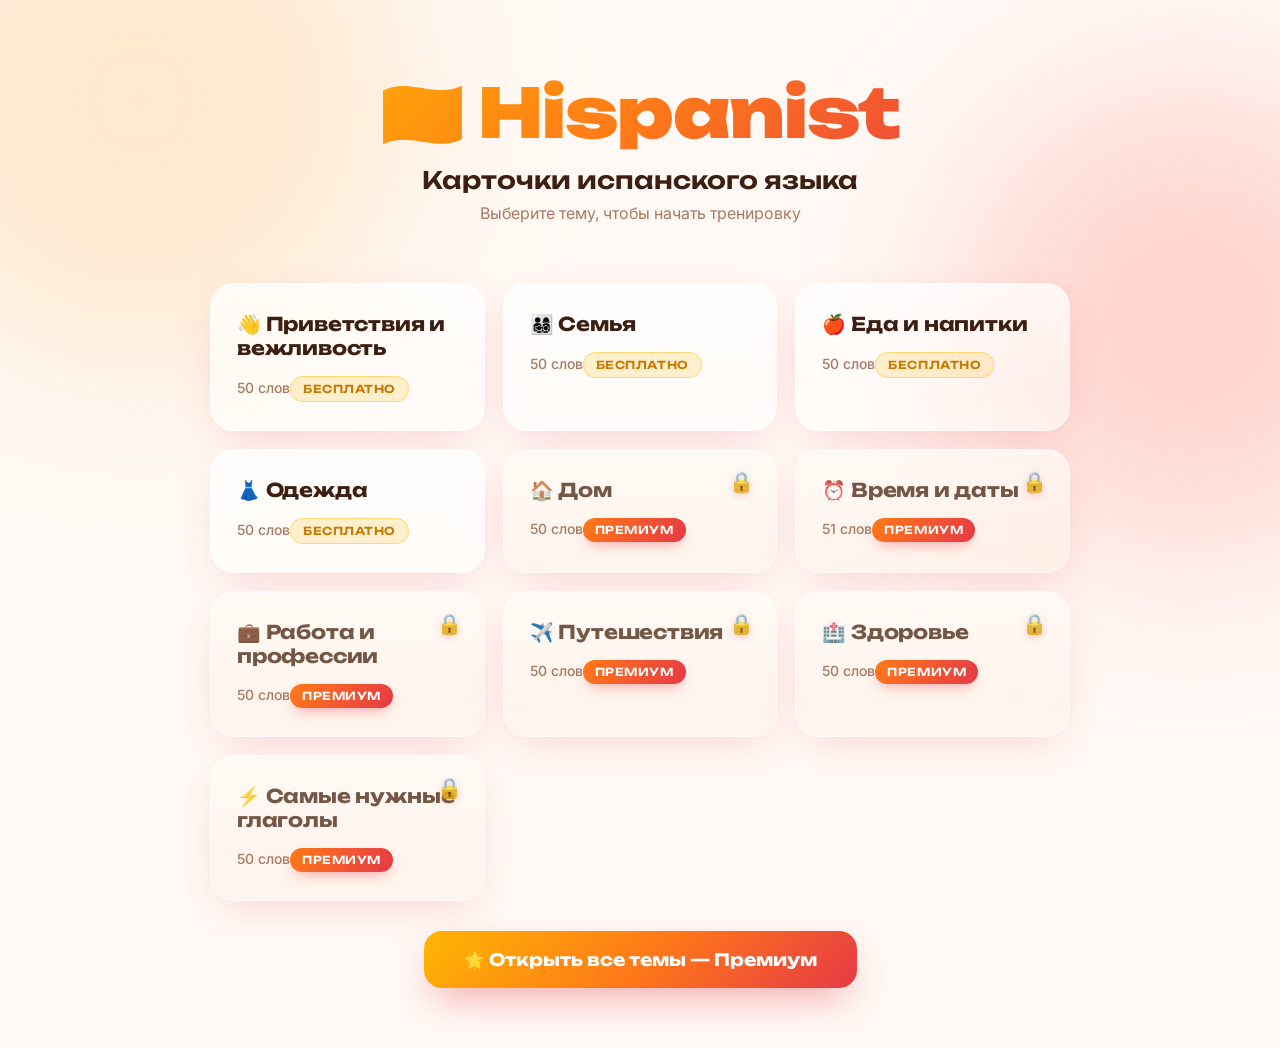
==== index.html @ 79724c9d "Update index.html" ====
<!DOCTYPE html>
<html lang="ru">
<head>
  <meta charset="UTF-8">
  <meta name="viewport" content="width=device-width, initial-scale=1.0">
  <title>Hispanist — Учим испанский по карточкам</title>
  <meta name="description" content="Учите испанские слова по карточкам с озвучкой и умным повторением. 200 слов бесплатно, полный курс — по премиум-доступу.">
  <link rel="preconnect" href="https://fonts.googleapis.com">
  <link href="https://fonts.googleapis.com/css2?family=Unbounded:wght@400;600;700;800;900&family=Inter:wght@400;500;600;700&family=JetBrains+Mono:wght@400;600&display=swap" rel="stylesheet">
  <link rel="stylesheet" href="style.css">
</head>
<body>
  <div id="app">
    <!-- Главный экран -->
    <div id="home-screen">
      <div class="hero">
        <h1>🇪🇸 Hispanist</h1>
        <p class="subtitle">Карточки испанского языка</p>
        <p class="desc">Выберите тему, чтобы начать тренировку</p>
      </div>
      <div id="topics-grid"></div>
      <button id="go-premium" class="btn-premium">🌟 Открыть все темы — Премиум</button>
    </div>

    <!-- Модальное окно ввода кода -->
    <div id="premium-modal" class="modal hidden">
      <div class="modal-content">
        <h2>🌟 Премиум-доступ</h2>
        <ul class="premium-perks">
          <li><span class="chk">✓</span> Все 20 тем и 1500 слов — от приветствий до свободного общения</li>
          <li><span class="chk">✓</span> Озвучка носителя и умное повторение слов</li>
          <li><span class="chk">✓</span> Доступ на 30 дней, занимайтесь в своём темпе</li>
        </ul>
        <input type="text" id="premium-code" placeholder="Введите код доступа">
        <button id="activate-premium" class="btn-primary">Активировать</button>
        <button id="close-modal" class="btn-text">Закрыть</button>
        <p id="premium-message"></p>
      </div>
    </div>

    <!-- Триггерный экран (после бесплатной темы) -->
    <div id="celebrate-screen" class="hidden">
      <div class="celebrate-card">
        <div class="emoji">🎉</div>
        <h2>¡Muy bien! Тема пройдена!</h2>
        <p>Вы отлично поработали и делаете реальные успехи в испанском.</p>
        <div class="stat-line" id="celebrate-stat">Так держать!</div>
        <ul class="celebrate-perks">
          <li><span class="i">📚</span> Ещё 16 тем и 1300 новых слов ждут вас</li>
          <li><span class="i">✈️</span> Путешествия, работа, здоровье — всё для жизни</li>
          <li><span class="i">🗣️</span> Заговорите свободно, а не только здоровайтесь</li>
        </ul>
        <button id="celebrate-premium" class="btn-white">🌟 Открыть все темы</button>
        <button id="celebrate-skip" class="btn-skip">Позже, вернуться к темам</button>
      </div>
    </div>

    <!-- Экран тренировки -->
    <div id="study-screen" class="hidden">
      <button id="back-btn" class="btn-back">← Назад к темам</button>
      <h2 id="topic-title" class="topic-heading"></h2>
      <div class="progress-wrap">
        <div id="progress" class="progress-badge">Слов сегодня: <span id="studied-count">0</span></div>
      </div>

      <div id="card-container" class="card-scene">
        <div id="flashcard">
          <div class="front"><span id="word-es"></span></div>
          <div class="back">
            <span id="word-ru"></span>
            <p id="example"></p>
          </div>
        </div>
      </div>

      <div id="card-controls">
        <button id="flip-btn" class="btn-action">Перевернуть</button>
        <button id="again-btn" class="btn-again hidden">Повторить</button>
        <button id="good-btn" class="btn-good hidden">Знаю</button>
        <button id="speak-btn" class="btn-speak">🔊</button>
      </div>
    </div>
  </div>

  <canvas id="confettiCanvas" style="position:fixed; inset:0; width:100%; height:100%; pointer-events:none; z-index:9999;"></canvas>
  <script src="app.js"></script>
</body>
</html>
---- style.css ----
/* ============================================
   Hispanist — стиль в духе Vybor, цвета Испании
   Сочные оранжево-красные градиенты + жидкое стекло
   ============================================ */

:root{
  --bg:#fff9f5;
  --bg-tint:#fff1e8;
  --card:#ffffff;
  --line:#ffe0cc;
  --line-strong:#ffc9a8;
  --red:#e63946;
  --orange:#ff7a18;
  --gold:#ffb703;
  --ink:#3d1e12;
  --dim:#a87a63;
  --text:#5c3a28;
  --grad:linear-gradient(120deg,#ff7a18 0%,#e63946 100%);
  --grad-soft:linear-gradient(120deg,#ffb703 0%,#ff7a18 100%);
  --grad-warm:linear-gradient(135deg,#ffb703 0%,#ff7a18 50%,#e63946 100%);
  --shadow:0 10px 40px -12px rgba(230,57,70,.22);
  --shadow-lg:0 30px 80px -24px rgba(230,57,70,.35);
}

*{ box-sizing:border-box; }
html{ scroll-behavior:smooth; }
html,body{ margin:0; padding:0; }
body{
  background:var(--bg);
  color:var(--ink);
  font-family:'Inter','Segoe UI',system-ui,sans-serif;
  -webkit-font-smoothing:antialiased;
  overflow-x:hidden;
  min-height:100vh;
  position:relative;
}

/* Фоновые цветные пятна (за жидким стеклом) */
body::before, body::after{
  content:'';
  position:fixed;
  border-radius:50%;
  filter:blur(90px);
  opacity:.5;
  z-index:0;
  pointer-events:none;
}
body::before{ width:520px; height:520px; background:#ffd8a8; top:-160px; left:-120px; }
body::after{ width:460px; height:460px; background:#ffb0a8; top:10%; right:-140px; }

#app{ position:relative; z-index:1; max-width:900px; margin:0 auto; padding:20px; }

.hidden{ display:none !important; }

/* ---------- ГЛАВНЫЙ ЭКРАН ---------- */
.hero{ text-align:center; padding:50px 20px 30px; }
.hero h1{
  font-family:'Unbounded','Inter',sans-serif;
  font-weight:900; letter-spacing:-.02em;
  font-size:clamp(40px,8vw,68px); margin:0 0 10px;
  background:var(--grad-warm);
  -webkit-background-clip:text; background-clip:text; color:transparent;
}
.hero .subtitle{
  font-family:'Unbounded','Inter',sans-serif; font-weight:600;
  font-size:clamp(18px,3vw,24px); color:var(--ink); margin:0 0 8px;
}
.hero .desc{ color:var(--dim); font-size:16px; margin:0; }

/* Сетка тем */
#topics-grid{
  display:grid;
  grid-template-columns:repeat(auto-fit,minmax(240px,1fr));
  gap:18px;
  margin:30px 0;
}

/* Карточка темы — жидкое стекло */
.topic-card{
  position:relative;
  background:rgba(255,255,255,.55);
  backdrop-filter:blur(18px) saturate(160%);
  -webkit-backdrop-filter:blur(18px) saturate(160%);
  border:1px solid rgba(255,255,255,.6);
  border-radius:24px;
  padding:28px 26px;
  cursor:pointer;
  overflow:hidden;
  box-shadow:0 12px 44px -14px rgba(230,57,70,.25), inset 0 1px 0 rgba(255,255,255,.7);
  transition:transform .3s, box-shadow .3s;
}
.topic-card::before{
  content:''; position:absolute; top:0; left:0; right:0; height:110px;
  background:linear-gradient(180deg, rgba(255,255,255,.5), transparent);
  pointer-events:none;
}
.topic-card:hover{
  transform:translateY(-6px);
  box-shadow:0 24px 60px -16px rgba(230,57,70,.4), inset 0 1px 0 rgba(255,255,255,.8);
}
.topic-card strong{
  display:block; position:relative;
  font-family:'Unbounded','Inter',sans-serif; font-weight:700;
  font-size:19px; letter-spacing:-.01em; color:var(--ink); margin-bottom:6px;
}
.topic-card small{ position:relative; color:var(--dim); font-size:14px; font-weight:500; }

/* Заблокированная (премиум) тема */
.topic-card.locked{
  cursor:pointer;
  background:rgba(255,241,232,.5);
}
.topic-card.locked::after{
  content:'🔒';
  position:absolute; top:20px; right:22px;
  font-size:20px; opacity:.85;
  filter:drop-shadow(0 2px 4px rgba(230,57,70,.3));
}
.topic-card.locked strong{ color:var(--text); opacity:.85; }
.topic-card .lock-badge{
  display:inline-block; position:relative; margin-top:10px;
  font-family:'Unbounded','Inter',sans-serif; font-weight:600; font-size:11px;
  letter-spacing:.05em; text-transform:uppercase;
  padding:5px 12px; border-radius:999px;
  background:var(--grad); color:#fff;
  box-shadow:0 6px 14px -5px rgba(230,57,70,.5);
}
.topic-card .free-badge{
  display:inline-block; position:relative; margin-top:10px;
  font-family:'Unbounded','Inter',sans-serif; font-weight:600; font-size:11px;
  letter-spacing:.05em; text-transform:uppercase;
  padding:5px 12px; border-radius:999px;
  background:rgba(255,183,3,.18); color:#c77800;
  border:1px solid rgba(255,183,3,.4);
}

/* Кнопка премиума */
.btn-premium{
  display:block; margin:10px auto 40px; padding:18px 40px;
  border:none; border-radius:18px; cursor:pointer;
  font-family:'Unbounded','Inter',sans-serif; font-weight:700; font-size:17px;
  background:var(--grad-warm); color:#fff;
  box-shadow:0 16px 40px -12px rgba(230,57,70,.55);
  transition:transform .2s, box-shadow .2s;
}
.btn-premium:hover{ transform:translateY(-3px); box-shadow:0 22px 50px -14px rgba(230,57,70,.65); }

/* ---------- МОДАЛЬНОЕ ОКНО ---------- */
.modal{
  position:fixed; inset:0; z-index:100;
  display:flex; align-items:center; justify-content:center; padding:20px;
  background:rgba(61,30,18,.45);
  backdrop-filter:blur(6px);
}
.modal-content{
  position:relative;
  background:rgba(255,255,255,.85);
  backdrop-filter:blur(24px) saturate(180%);
  -webkit-backdrop-filter:blur(24px) saturate(180%);
  border:1px solid rgba(255,255,255,.7);
  border-radius:28px;
  padding:40px 34px;
  max-width:420px; width:100%;
  text-align:center;
  box-shadow:0 40px 90px -20px rgba(230,57,70,.5), inset 0 1px 0 rgba(255,255,255,.8);
}
.modal-content h2{
  font-family:'Unbounded','Inter',sans-serif; font-weight:800;
  font-size:24px; margin:0 0 20px; letter-spacing:-.01em;
  background:var(--grad); -webkit-background-clip:text; background-clip:text; color:transparent;
}

/* Список преимуществ премиума в модалке */
.premium-perks{ text-align:left; margin:0 0 24px; padding:0; list-style:none; }
.premium-perks li{
  display:flex; align-items:flex-start; gap:12px;
  padding:10px 0; font-size:15px; color:var(--text);
  border-bottom:1px solid var(--line);
}
.premium-perks li:last-child{ border-bottom:none; }
.premium-perks .chk{
  flex-shrink:0; width:22px; height:22px; border-radius:50%;
  background:var(--grad); display:grid; place-items:center; margin-top:1px;
  color:#fff; font-size:12px; font-weight:700;
}

#premium-code{
  width:100%; padding:15px 16px; margin-bottom:14px;
  border:1.5px solid var(--line-strong); border-radius:14px;
  font-size:16px; font-family:'JetBrains Mono',monospace; text-align:center;
  color:var(--ink); background:rgba(255,255,255,.7); transition:.2s;
}
#premium-code:focus{
  outline:none; border-color:var(--orange);
  background:#fff; box-shadow:0 0 0 4px rgba(255,122,24,.15);
}

.btn-primary{
  width:100%; padding:16px; border:none; border-radius:14px; cursor:pointer;
  font-family:'Unbounded','Inter',sans-serif; font-weight:600; font-size:16px;
  background:var(--grad); color:#fff;
  box-shadow:0 12px 28px -8px rgba(230,57,70,.55); transition:transform .2s;
}
.btn-primary:hover{ transform:translateY(-2px); }

.btn-text{
  background:none; border:none; cursor:pointer;
  color:var(--dim); font-size:14px; margin-top:14px; font-family:inherit;
  text-decoration:underline;
}
#premium-message{ margin-top:16px; font-size:14px; font-weight:600; min-height:20px; }

/* ---------- ЭКРАН ТРЕНИРОВКИ ---------- */
#study-screen{ padding:20px 0 60px; }
.btn-back{
  background:rgba(255,255,255,.6); backdrop-filter:blur(10px);
  border:1px solid var(--line); cursor:pointer;
  padding:10px 20px; border-radius:12px;
  font-family:'Unbounded','Inter',sans-serif; font-weight:500; font-size:14px;
  color:var(--text); margin-bottom:24px; transition:.2s;
}
.btn-back:hover{ border-color:var(--orange); color:var(--orange); }

.topic-heading{
  font-family:'Unbounded','Inter',sans-serif; font-weight:800;
  font-size:clamp(24px,4vw,32px); text-align:center; margin:0 0 12px;
  letter-spacing:-.01em;
}
.progress-badge{
  display:inline-block; margin:0 auto 30px; padding:8px 18px;
  border-radius:999px; background:var(--bg-tint); color:var(--text);
  font-family:'JetBrains Mono',monospace; font-size:13px; font-weight:600;
  border:1px solid var(--line);
}
.progress-wrap{ text-align:center; }

/* Карточка-флешкарта */
.card-scene{ perspective:1200px; max-width:440px; margin:0 auto 30px; }
#flashcard{
  position:relative; width:100%; min-height:280px;
  transform-style:preserve-3d; transition:transform .5s cubic-bezier(.4,.2,.2,1);
  cursor:pointer;
}
#flashcard.flipped{ transform:rotateY(180deg); }
#flashcard .front, #flashcard .back{
  position:absolute; inset:0;
  backface-visibility:hidden; -webkit-backface-visibility:hidden;
  display:flex; flex-direction:column; align-items:center; justify-content:center;
  padding:36px; border-radius:28px;
  background:rgba(255,255,255,.6);
  backdrop-filter:blur(20px) saturate(160%);
  -webkit-backdrop-filter:blur(20px) saturate(160%);
  border:1px solid rgba(255,255,255,.65);
  box-shadow:0 20px 60px -18px rgba(230,57,70,.3), inset 0 1px 0 rgba(255,255,255,.7);
}
#flashcard .front{
  background:linear-gradient(135deg, rgba(255,183,3,.14), rgba(230,57,70,.14)), rgba(255,255,255,.6);
}
#flashcard .front span{
  font-family:'Unbounded','Inter',sans-serif; font-weight:800;
  font-size:clamp(30px,7vw,46px); letter-spacing:-.01em; text-align:center;
  color:var(--ink);
}
#flashcard .back{ transform:rotateY(180deg); }
#flashcard .back span{
  font-family:'Unbounded','Inter',sans-serif; font-weight:800;
  font-size:clamp(26px,6vw,38px); margin-bottom:16px; text-align:center;
  background:var(--grad); -webkit-background-clip:text; background-clip:text; color:transparent;
}
#flashcard .back p{
  color:var(--text); font-size:16px; line-height:1.5; text-align:center;
  font-style:italic; margin:0;
}

/* Кнопки под карточкой */
#card-controls{
  display:flex; gap:12px; justify-content:center; flex-wrap:wrap;
  max-width:440px; margin:0 auto;
}
.btn-action{
  flex:1; min-width:140px; padding:15px; border:none; border-radius:14px; cursor:pointer;
  font-family:'Unbounded','Inter',sans-serif; font-weight:600; font-size:16px;
  background:var(--grad); color:#fff;
  box-shadow:0 12px 28px -8px rgba(230,57,70,.5); transition:transform .2s;
}
.btn-action:hover{ transform:translateY(-2px); }

.btn-again, .btn-good{
  flex:1; min-width:120px; padding:15px; border:none; border-radius:14px; cursor:pointer;
  font-family:'Unbounded','Inter',sans-serif; font-weight:600; font-size:16px;
  transition:transform .2s;
}
.btn-again{ background:rgba(255,255,255,.7); border:1.5px solid var(--line-strong); color:var(--red); }
.btn-again:hover{ transform:translateY(-2px); }
.btn-good{ background:var(--grad); color:#fff; box-shadow:0 12px 28px -8px rgba(230,57,70,.5); }
.btn-good:hover{ transform:translateY(-2px); }

.btn-speak{
  flex:0 0 auto; width:54px; padding:15px 0; border:none; border-radius:14px; cursor:pointer;
  font-size:20px; background:var(--grad-soft); color:#fff;
  box-shadow:0 12px 28px -8px rgba(255,122,24,.5); transition:transform .2s;
}
.btn-speak:hover{ transform:translateY(-2px); }

/* ---------- ТРИГГЕРНЫЙ ЭКРАН (после бесплатной темы) ---------- */
#celebrate-screen{ padding:30px 0 60px; text-align:center; }
.celebrate-card{
  position:relative; max-width:520px; margin:20px auto 0; padding:48px 36px;
  border-radius:32px; overflow:hidden;
  background:var(--grad-warm); color:#fff;
  box-shadow:var(--shadow-lg);
}
.celebrate-card::before{
  content:''; position:absolute; inset:0;
  background:radial-gradient(600px 300px at 50% -20%, rgba(255,255,255,.3), transparent 60%);
}
.celebrate-card .emoji{ position:relative; font-size:64px; margin-bottom:16px; }
.celebrate-card h2{
  position:relative; font-family:'Unbounded','Inter',sans-serif; font-weight:900;
  font-size:clamp(26px,5vw,38px); margin:0 0 14px; letter-spacing:-.02em;
}
.celebrate-card p{ position:relative; font-size:17px; opacity:.95; line-height:1.6; margin:0 0 10px; }
.celebrate-card .stat-line{
  position:relative; font-family:'Unbounded','Inter',sans-serif; font-weight:700;
  font-size:20px; margin:20px 0;
}
.celebrate-perks{
  position:relative; text-align:left; max-width:360px; margin:24px auto;
  padding:0; list-style:none;
}
.celebrate-perks li{
  display:flex; align-items:center; gap:12px; padding:9px 0; font-size:16px;
}
.celebrate-perks li span.i{ font-size:20px; }
.celebrate-card .btn-white{
  position:relative; display:inline-block; margin-top:14px;
  padding:17px 40px; border:none; border-radius:16px; cursor:pointer;
  font-family:'Unbounded','Inter',sans-serif; font-weight:700; font-size:17px;
  background:#fff; color:var(--red);
  box-shadow:0 16px 40px -12px rgba(0,0,0,.3); transition:transform .2s;
}
.celebrate-card .btn-white:hover{ transform:translateY(-3px); }
.celebrate-card .btn-skip{
  position:relative; display:block; margin:16px auto 0;
  background:none; border:none; cursor:pointer;
  color:#fff; opacity:.85; font-size:14px; text-decoration:underline; font-family:inherit;
}

@media (max-width:600px){
  #app{ padding:14px; }
  .hero{ padding:36px 12px 20px; }
  #card-controls{ flex-direction:row; }
}
@media (prefers-reduced-motion:reduce){
  *{ animation-duration:.001s !important; transition-duration:.05s !important; }
  html{ scroll-behavior:auto; }
}
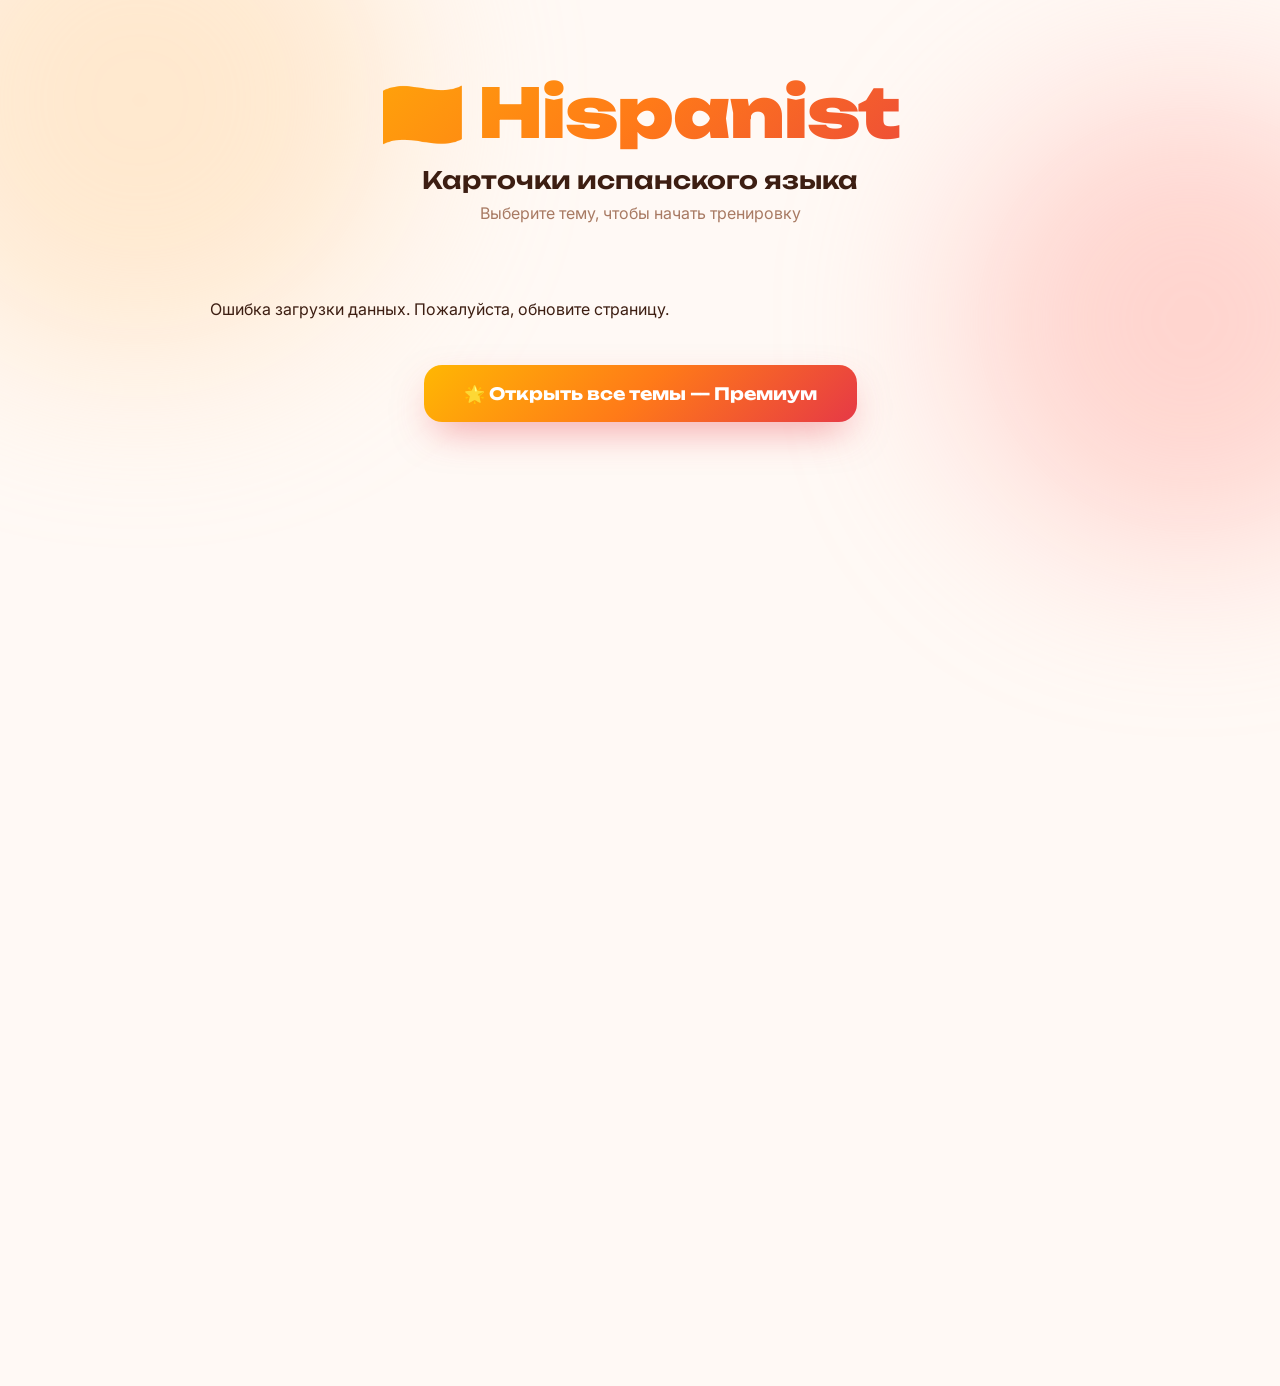
==== commit 252e4d75: "Update index.html" ====
--- a/index.html
+++ b/index.html
@@ -4,14 +4,12 @@
   <meta charset="UTF-8">
   <meta name="viewport" content="width=device-width, initial-scale=1.0">
   <title>Hispanist — Учим испанский по карточкам</title>
-  <meta name="description" content="Учите испанские слова по карточкам с озвучкой и умным повторением. 200 слов бесплатно, полный курс — по премиум-доступу.">
   <link rel="preconnect" href="https://fonts.googleapis.com">
   <link href="https://fonts.googleapis.com/css2?family=Unbounded:wght@400;600;700;800;900&family=Inter:wght@400;500;600;700&family=JetBrains+Mono:wght@400;600&display=swap" rel="stylesheet">
   <link rel="stylesheet" href="style.css">
 </head>
 <body>
   <div id="app">
-    <!-- Главный экран -->
     <div id="home-screen">
       <div class="hero">
         <h1>🇪🇸 Hispanist</h1>
@@ -22,12 +20,11 @@
       <button id="go-premium" class="btn-premium">🌟 Открыть все темы — Премиум</button>
     </div>
 
-    <!-- Модальное окно ввода кода -->
     <div id="premium-modal" class="modal hidden">
       <div class="modal-content">
         <h2>🌟 Премиум-доступ</h2>
         <ul class="premium-perks">
-          <li><span class="chk">✓</span> Все 20 тем и 1500 слов — от приветствий до свободного общения</li>
+          <li><span class="chk">✓</span> Все 10 тем и 500 слов — от приветствий до свободного общения</li>
           <li><span class="chk">✓</span> Озвучка носителя и умное повторение слов</li>
           <li><span class="chk">✓</span> Доступ на 30 дней, занимайтесь в своём темпе</li>
         </ul>
@@ -38,7 +35,6 @@
       </div>
     </div>
 
-    <!-- Триггерный экран (после бесплатной темы) -->
     <div id="celebrate-screen" class="hidden">
       <div class="celebrate-card">
         <div class="emoji">🎉</div>
@@ -46,7 +42,7 @@
         <p>Вы отлично поработали и делаете реальные успехи в испанском.</p>
         <div class="stat-line" id="celebrate-stat">Так держать!</div>
         <ul class="celebrate-perks">
-          <li><span class="i">📚</span> Ещё 16 тем и 1300 новых слов ждут вас</li>
+          <li><span class="i">📚</span> Ещё 6 тем и 300 новых слов ждут вас</li>
           <li><span class="i">✈️</span> Путешествия, работа, здоровье — всё для жизни</li>
           <li><span class="i">🗣️</span> Заговорите свободно, а не только здоровайтесь</li>
         </ul>
@@ -55,14 +51,12 @@
       </div>
     </div>
 
-    <!-- Экран тренировки -->
     <div id="study-screen" class="hidden">
       <button id="back-btn" class="btn-back">← Назад к темам</button>
       <h2 id="topic-title" class="topic-heading"></h2>
       <div class="progress-wrap">
-        <div id="progress" class="progress-badge">Слов сегодня: <span id="studied-count">0</span></div>
+        <div class="progress-badge">Слов сегодня: <span id="studied-count">0</span></div>
       </div>
-
       <div id="card-container" class="card-scene">
         <div id="flashcard">
           <div class="front"><span id="word-es"></span></div>
@@ -72,7 +66,6 @@
           </div>
         </div>
       </div>
-
       <div id="card-controls">
         <button id="flip-btn" class="btn-action">Перевернуть</button>
         <button id="again-btn" class="btn-again hidden">Повторить</button>
@@ -81,8 +74,7 @@
       </div>
     </div>
   </div>
-
-  <canvas id="confettiCanvas" style="position:fixed; inset:0; width:100%; height:100%; pointer-events:none; z-index:9999;"></canvas>
+  <canvas id="confettiCanvas"></canvas>
   <script src="app.js"></script>
 </body>
 </html>
--- a/style.css
+++ b/style.css
@@ -234,42 +234,82 @@
 }
 .progress-wrap{ text-align:center; }
 
-/* Карточка-флешкарта */
-.card-scene{ perspective:1200px; max-width:440px; margin:0 auto 30px; }
+/* ---------- КАРТОЧКА (улучшенная анимация) ---------- */
+.card-scene{
+  perspective: 1200px;
+  max-width: 440px;
+  margin: 0 auto 30px;
+}
 #flashcard{
-  position:relative; width:100%; min-height:280px;
-  transform-style:preserve-3d; transition:transform .5s cubic-bezier(.4,.2,.2,1);
-  cursor:pointer;
-}
-#flashcard.flipped{ transform:rotateY(180deg); }
-#flashcard .front, #flashcard .back{
-  position:absolute; inset:0;
-  backface-visibility:hidden; -webkit-backface-visibility:hidden;
-  display:flex; flex-direction:column; align-items:center; justify-content:center;
-  padding:36px; border-radius:28px;
-  background:rgba(255,255,255,.6);
-  backdrop-filter:blur(20px) saturate(160%);
-  -webkit-backdrop-filter:blur(20px) saturate(160%);
-  border:1px solid rgba(255,255,255,.65);
-  box-shadow:0 20px 60px -18px rgba(230,57,70,.3), inset 0 1px 0 rgba(255,255,255,.7);
-}
+  position: relative;
+  width: 100%;
+  min-height: 280px;
+  transform-style: preserve-3d;
+  transition: transform 0.6s cubic-bezier(0.23, 1, 0.32, 1);
+  cursor: pointer;
+  will-change: transform;
+}
+#flashcard.flipped{
+  transform: rotateY(180deg);
+}
+
+/* Обе стороны */
+#flashcard .front,
+#flashcard .back{
+  position: absolute;
+  inset: 0;
+  backface-visibility: hidden;
+  -webkit-backface-visibility: hidden;
+  display: flex;
+  flex-direction: column;
+  align-items: center;
+  justify-content: center;
+  padding: 36px;
+  border-radius: 28px;
+  background: rgba(255,255,255,.6);
+  backdrop-filter: blur(20px) saturate(160%);
+  -webkit-backdrop-filter: blur(20px) saturate(160%);
+  border: 1px solid rgba(255,255,255,.65);
+  box-shadow: 0 20px 60px -18px rgba(230,57,70,.3), inset 0 1px 0 rgba(255,255,255,.7);
+  will-change: transform, opacity;
+}
+
+/* Лицевая сторона */
 #flashcard .front{
-  background:linear-gradient(135deg, rgba(255,183,3,.14), rgba(230,57,70,.14)), rgba(255,255,255,.6);
+  background: linear-gradient(135deg, rgba(255,183,3,.14), rgba(230,57,70,.14)), rgba(255,255,255,.6);
+  transform: rotateY(0deg);
 }
 #flashcard .front span{
-  font-family:'Unbounded','Inter',sans-serif; font-weight:800;
-  font-size:clamp(30px,7vw,46px); letter-spacing:-.01em; text-align:center;
+  font-family:'Unbounded','Inter',sans-serif;
+  font-weight:800;
+  font-size:clamp(30px,7vw,46px);
+  letter-spacing:-.01em;
+  text-align:center;
   color:var(--ink);
 }
-#flashcard .back{ transform:rotateY(180deg); }
+
+/* Задняя сторона – изначально повёрнута на 180° */
+#flashcard .back{
+  transform: rotateY(180deg);
+}
 #flashcard .back span{
-  font-family:'Unbounded','Inter',sans-serif; font-weight:800;
-  font-size:clamp(26px,6vw,38px); margin-bottom:16px; text-align:center;
-  background:var(--grad); -webkit-background-clip:text; background-clip:text; color:transparent;
+  font-family:'Unbounded','Inter',sans-serif;
+  font-weight:800;
+  font-size:clamp(26px,6vw,38px);
+  margin-bottom:16px;
+  text-align:center;
+  background:var(--grad);
+  -webkit-background-clip:text;
+  background-clip:text;
+  color:transparent;
 }
 #flashcard .back p{
-  color:var(--text); font-size:16px; line-height:1.5; text-align:center;
-  font-style:italic; margin:0;
+  color:var(--text);
+  font-size:16px;
+  line-height:1.5;
+  text-align:center;
+  font-style:italic;
+  margin:0;
 }
 
 /* Кнопки под карточкой */
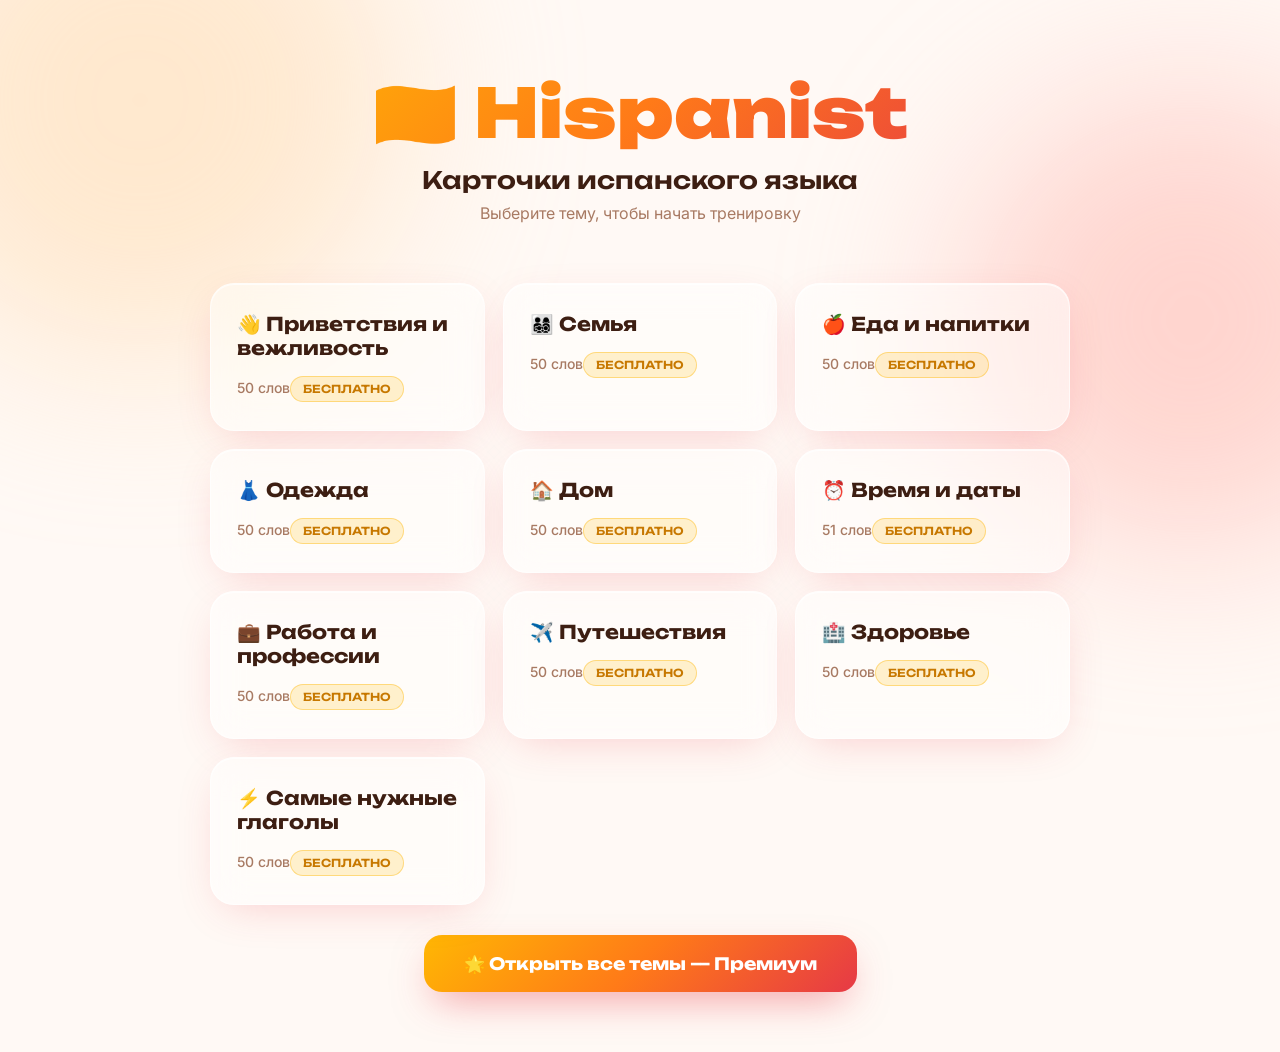
==== commit 456ec1eb: "Update index.html" ====
--- a/index.html
+++ b/index.html
@@ -4,12 +4,14 @@
   <meta charset="UTF-8">
   <meta name="viewport" content="width=device-width, initial-scale=1.0">
   <title>Hispanist — Учим испанский по карточкам</title>
+  <meta name="description" content="Учите испанские слова по карточкам с озвучкой и умным повторением. 200 слов бесплатно, полный курс — по премиум-доступу.">
   <link rel="preconnect" href="https://fonts.googleapis.com">
   <link href="https://fonts.googleapis.com/css2?family=Unbounded:wght@400;600;700;800;900&family=Inter:wght@400;500;600;700&family=JetBrains+Mono:wght@400;600&display=swap" rel="stylesheet">
   <link rel="stylesheet" href="style.css">
 </head>
 <body>
   <div id="app">
+    <!-- Главный экран -->
     <div id="home-screen">
       <div class="hero">
         <h1>🇪🇸 Hispanist</h1>
@@ -20,6 +22,7 @@
       <button id="go-premium" class="btn-premium">🌟 Открыть все темы — Премиум</button>
     </div>
 
+    <!-- Модальное окно ввода кода -->
     <div id="premium-modal" class="modal hidden">
       <div class="modal-content">
         <h2>🌟 Премиум-доступ</h2>
@@ -35,6 +38,7 @@
       </div>
     </div>
 
+    <!-- Триггерный экран (после бесплатной темы) -->
     <div id="celebrate-screen" class="hidden">
       <div class="celebrate-card">
         <div class="emoji">🎉</div>
@@ -51,12 +55,14 @@
       </div>
     </div>
 
+    <!-- Экран тренировки -->
     <div id="study-screen" class="hidden">
       <button id="back-btn" class="btn-back">← Назад к темам</button>
       <h2 id="topic-title" class="topic-heading"></h2>
       <div class="progress-wrap">
-        <div class="progress-badge">Слов сегодня: <span id="studied-count">0</span></div>
+        <div id="progress" class="progress-badge">Слов сегодня: <span id="studied-count">0</span></div>
       </div>
+
       <div id="card-container" class="card-scene">
         <div id="flashcard">
           <div class="front"><span id="word-es"></span></div>
@@ -66,6 +72,7 @@
           </div>
         </div>
       </div>
+
       <div id="card-controls">
         <button id="flip-btn" class="btn-action">Перевернуть</button>
         <button id="again-btn" class="btn-again hidden">Повторить</button>
@@ -74,7 +81,8 @@
       </div>
     </div>
   </div>
-  <canvas id="confettiCanvas"></canvas>
+
+  <canvas id="confettiCanvas" style="position:fixed; inset:0; width:100%; height:100%; pointer-events:none; z-index:9999;"></canvas>
   <script src="app.js"></script>
 </body>
 </html>
--- a/style.css
+++ b/style.css
@@ -1,12 +1,6 @@
-/* ============================================
-   Hispanist — стиль в духе Vybor, цвета Испании
-   Сочные оранжево-красные градиенты + жидкое стекло
-   ============================================ */
-
 :root{
   --bg:#fff9f5;
   --bg-tint:#fff1e8;
-  --card:#ffffff;
   --line:#ffe0cc;
   --line-strong:#ffc9a8;
   --red:#e63946;
@@ -21,21 +15,15 @@
   --shadow:0 10px 40px -12px rgba(230,57,70,.22);
   --shadow-lg:0 30px 80px -24px rgba(230,57,70,.35);
 }
-
 *{ box-sizing:border-box; }
-html{ scroll-behavior:smooth; }
 html,body{ margin:0; padding:0; }
 body{
   background:var(--bg);
   color:var(--ink);
-  font-family:'Inter','Segoe UI',system-ui,sans-serif;
-  -webkit-font-smoothing:antialiased;
-  overflow-x:hidden;
+  font-family:'Inter',sans-serif;
   min-height:100vh;
   position:relative;
 }
-
-/* Фоновые цветные пятна (за жидким стеклом) */
 body::before, body::after{
   content:'';
   position:fixed;
@@ -47,35 +35,27 @@
 }
 body::before{ width:520px; height:520px; background:#ffd8a8; top:-160px; left:-120px; }
 body::after{ width:460px; height:460px; background:#ffb0a8; top:10%; right:-140px; }
-
 #app{ position:relative; z-index:1; max-width:900px; margin:0 auto; padding:20px; }
-
 .hidden{ display:none !important; }
-
-/* ---------- ГЛАВНЫЙ ЭКРАН ---------- */
 .hero{ text-align:center; padding:50px 20px 30px; }
 .hero h1{
-  font-family:'Unbounded','Inter',sans-serif;
-  font-weight:900; letter-spacing:-.02em;
-  font-size:clamp(40px,8vw,68px); margin:0 0 10px;
+  font-family:'Unbounded',sans-serif;
+  font-weight:900;
+  font-size:clamp(40px,8vw,68px);
+  margin:0 0 10px;
   background:var(--grad-warm);
-  -webkit-background-clip:text; background-clip:text; color:transparent;
-}
-.hero .subtitle{
-  font-family:'Unbounded','Inter',sans-serif; font-weight:600;
-  font-size:clamp(18px,3vw,24px); color:var(--ink); margin:0 0 8px;
-}
+  -webkit-background-clip:text;
+  background-clip:text;
+  color:transparent;
+}
+.hero .subtitle{ font-family:'Unbounded',sans-serif; font-weight:600; font-size:clamp(18px,3vw,24px); margin:0 0 8px; }
 .hero .desc{ color:var(--dim); font-size:16px; margin:0; }
-
-/* Сетка тем */
 #topics-grid{
   display:grid;
   grid-template-columns:repeat(auto-fit,minmax(240px,1fr));
   gap:18px;
   margin:30px 0;
 }
-
-/* Карточка темы — жидкое стекло */
 .topic-card{
   position:relative;
   background:rgba(255,255,255,.55);
@@ -89,63 +69,50 @@
   box-shadow:0 12px 44px -14px rgba(230,57,70,.25), inset 0 1px 0 rgba(255,255,255,.7);
   transition:transform .3s, box-shadow .3s;
 }
-.topic-card::before{
-  content:''; position:absolute; top:0; left:0; right:0; height:110px;
-  background:linear-gradient(180deg, rgba(255,255,255,.5), transparent);
-  pointer-events:none;
-}
 .topic-card:hover{
   transform:translateY(-6px);
   box-shadow:0 24px 60px -16px rgba(230,57,70,.4), inset 0 1px 0 rgba(255,255,255,.8);
 }
 .topic-card strong{
-  display:block; position:relative;
-  font-family:'Unbounded','Inter',sans-serif; font-weight:700;
-  font-size:19px; letter-spacing:-.01em; color:var(--ink); margin-bottom:6px;
-}
-.topic-card small{ position:relative; color:var(--dim); font-size:14px; font-weight:500; }
-
-/* Заблокированная (премиум) тема */
-.topic-card.locked{
-  cursor:pointer;
-  background:rgba(255,241,232,.5);
-}
+  display:block;
+  font-family:'Unbounded',sans-serif;
+  font-weight:700;
+  font-size:19px;
+  color:var(--ink);
+  margin-bottom:6px;
+}
+.topic-card small{ color:var(--dim); font-size:14px; font-weight:500; }
+.topic-card.locked{ background:rgba(255,241,232,.5); }
 .topic-card.locked::after{
   content:'🔒';
   position:absolute; top:20px; right:22px;
   font-size:20px; opacity:.85;
-  filter:drop-shadow(0 2px 4px rgba(230,57,70,.3));
-}
-.topic-card.locked strong{ color:var(--text); opacity:.85; }
+}
 .topic-card .lock-badge{
-  display:inline-block; position:relative; margin-top:10px;
-  font-family:'Unbounded','Inter',sans-serif; font-weight:600; font-size:11px;
-  letter-spacing:.05em; text-transform:uppercase;
+  display:inline-block; margin-top:10px;
+  font-family:'Unbounded',sans-serif; font-weight:600; font-size:11px;
+  text-transform:uppercase;
   padding:5px 12px; border-radius:999px;
   background:var(--grad); color:#fff;
   box-shadow:0 6px 14px -5px rgba(230,57,70,.5);
 }
 .topic-card .free-badge{
-  display:inline-block; position:relative; margin-top:10px;
-  font-family:'Unbounded','Inter',sans-serif; font-weight:600; font-size:11px;
-  letter-spacing:.05em; text-transform:uppercase;
+  display:inline-block; margin-top:10px;
+  font-family:'Unbounded',sans-serif; font-weight:600; font-size:11px;
+  text-transform:uppercase;
   padding:5px 12px; border-radius:999px;
   background:rgba(255,183,3,.18); color:#c77800;
   border:1px solid rgba(255,183,3,.4);
 }
-
-/* Кнопка премиума */
 .btn-premium{
   display:block; margin:10px auto 40px; padding:18px 40px;
   border:none; border-radius:18px; cursor:pointer;
-  font-family:'Unbounded','Inter',sans-serif; font-weight:700; font-size:17px;
+  font-family:'Unbounded',sans-serif; font-weight:700; font-size:17px;
   background:var(--grad-warm); color:#fff;
   box-shadow:0 16px 40px -12px rgba(230,57,70,.55);
   transition:transform .2s, box-shadow .2s;
 }
 .btn-premium:hover{ transform:translateY(-3px); box-shadow:0 22px 50px -14px rgba(230,57,70,.65); }
-
-/* ---------- МОДАЛЬНОЕ ОКНО ---------- */
 .modal{
   position:fixed; inset:0; z-index:100;
   display:flex; align-items:center; justify-content:center; padding:20px;
@@ -156,7 +123,6 @@
   position:relative;
   background:rgba(255,255,255,.85);
   backdrop-filter:blur(24px) saturate(180%);
-  -webkit-backdrop-filter:blur(24px) saturate(180%);
   border:1px solid rgba(255,255,255,.7);
   border-radius:28px;
   padding:40px 34px;
@@ -165,12 +131,10 @@
   box-shadow:0 40px 90px -20px rgba(230,57,70,.5), inset 0 1px 0 rgba(255,255,255,.8);
 }
 .modal-content h2{
-  font-family:'Unbounded','Inter',sans-serif; font-weight:800;
-  font-size:24px; margin:0 0 20px; letter-spacing:-.01em;
+  font-family:'Unbounded',sans-serif; font-weight:800;
+  font-size:24px; margin:0 0 20px;
   background:var(--grad); -webkit-background-clip:text; background-clip:text; color:transparent;
 }
-
-/* Список преимуществ премиума в модалке */
 .premium-perks{ text-align:left; margin:0 0 24px; padding:0; list-style:none; }
 .premium-perks li{
   display:flex; align-items:flex-start; gap:12px;
@@ -183,7 +147,6 @@
   background:var(--grad); display:grid; place-items:center; margin-top:1px;
   color:#fff; font-size:12px; font-weight:700;
 }
-
 #premium-code{
   width:100%; padding:15px 16px; margin-bottom:14px;
   border:1.5px solid var(--line-strong); border-radius:14px;
@@ -194,37 +157,31 @@
   outline:none; border-color:var(--orange);
   background:#fff; box-shadow:0 0 0 4px rgba(255,122,24,.15);
 }
-
 .btn-primary{
   width:100%; padding:16px; border:none; border-radius:14px; cursor:pointer;
-  font-family:'Unbounded','Inter',sans-serif; font-weight:600; font-size:16px;
+  font-family:'Unbounded',sans-serif; font-weight:600; font-size:16px;
   background:var(--grad); color:#fff;
-  box-shadow:0 12px 28px -8px rgba(230,57,70,.55); transition:transform .2s;
+  box-shadow:0 12px 28px -8px rgba(230,57,70,.55);
 }
 .btn-primary:hover{ transform:translateY(-2px); }
-
 .btn-text{
   background:none; border:none; cursor:pointer;
-  color:var(--dim); font-size:14px; margin-top:14px; font-family:inherit;
+  color:var(--dim); font-size:14px; margin-top:14px;
   text-decoration:underline;
 }
 #premium-message{ margin-top:16px; font-size:14px; font-weight:600; min-height:20px; }
-
-/* ---------- ЭКРАН ТРЕНИРОВКИ ---------- */
 #study-screen{ padding:20px 0 60px; }
 .btn-back{
   background:rgba(255,255,255,.6); backdrop-filter:blur(10px);
   border:1px solid var(--line); cursor:pointer;
   padding:10px 20px; border-radius:12px;
-  font-family:'Unbounded','Inter',sans-serif; font-weight:500; font-size:14px;
-  color:var(--text); margin-bottom:24px; transition:.2s;
+  font-family:'Unbounded',sans-serif; font-weight:500; font-size:14px;
+  color:var(--text); margin-bottom:24px;
 }
 .btn-back:hover{ border-color:var(--orange); color:var(--orange); }
-
 .topic-heading{
-  font-family:'Unbounded','Inter',sans-serif; font-weight:800;
+  font-family:'Unbounded',sans-serif; font-weight:800;
   font-size:clamp(24px,4vw,32px); text-align:center; margin:0 0 12px;
-  letter-spacing:-.01em;
 }
 .progress-badge{
   display:inline-block; margin:0 auto 30px; padding:8px 18px;
@@ -233,116 +190,68 @@
   border:1px solid var(--line);
 }
 .progress-wrap{ text-align:center; }
-
-/* ---------- КАРТОЧКА (улучшенная анимация) ---------- */
-.card-scene{
-  perspective: 1200px;
-  max-width: 440px;
-  margin: 0 auto 30px;
-}
+.card-scene{ perspective:1200px; max-width:440px; margin:0 auto 30px; }
 #flashcard{
-  position: relative;
-  width: 100%;
-  min-height: 280px;
-  transform-style: preserve-3d;
-  transition: transform 0.6s cubic-bezier(0.23, 1, 0.32, 1);
-  cursor: pointer;
-  will-change: transform;
-}
-#flashcard.flipped{
-  transform: rotateY(180deg);
-}
-
-/* Обе стороны */
-#flashcard .front,
-#flashcard .back{
-  position: absolute;
-  inset: 0;
-  backface-visibility: hidden;
-  -webkit-backface-visibility: hidden;
-  display: flex;
-  flex-direction: column;
-  align-items: center;
-  justify-content: center;
-  padding: 36px;
-  border-radius: 28px;
-  background: rgba(255,255,255,.6);
-  backdrop-filter: blur(20px) saturate(160%);
-  -webkit-backdrop-filter: blur(20px) saturate(160%);
-  border: 1px solid rgba(255,255,255,.65);
-  box-shadow: 0 20px 60px -18px rgba(230,57,70,.3), inset 0 1px 0 rgba(255,255,255,.7);
-  will-change: transform, opacity;
-}
-
-/* Лицевая сторона */
+  position:relative; width:100%; min-height:280px;
+  transform-style:preserve-3d;
+  transition:transform 0.6s cubic-bezier(0.23,1,0.32,1);
+  cursor:pointer;
+}
+#flashcard.flipped{ transform:rotateY(180deg); }
+#flashcard .front, #flashcard .back{
+  position:absolute; inset:0;
+  backface-visibility:hidden;
+  -webkit-backface-visibility:hidden;
+  display:flex; flex-direction:column; align-items:center; justify-content:center;
+  padding:36px; border-radius:28px;
+  background:rgba(255,255,255,.6);
+  backdrop-filter:blur(20px) saturate(160%);
+  border:1px solid rgba(255,255,255,.65);
+  box-shadow:0 20px 60px -18px rgba(230,57,70,.3), inset 0 1px 0 rgba(255,255,255,.7);
+}
 #flashcard .front{
-  background: linear-gradient(135deg, rgba(255,183,3,.14), rgba(230,57,70,.14)), rgba(255,255,255,.6);
-  transform: rotateY(0deg);
+  background:linear-gradient(135deg, rgba(255,183,3,.14), rgba(230,57,70,.14)), rgba(255,255,255,.6);
+  transform:rotateY(0deg);
 }
 #flashcard .front span{
-  font-family:'Unbounded','Inter',sans-serif;
-  font-weight:800;
+  font-family:'Unbounded',sans-serif; font-weight:800;
   font-size:clamp(30px,7vw,46px);
-  letter-spacing:-.01em;
-  text-align:center;
   color:var(--ink);
 }
-
-/* Задняя сторона – изначально повёрнута на 180° */
-#flashcard .back{
-  transform: rotateY(180deg);
-}
+#flashcard .back{ transform:rotateY(180deg); }
 #flashcard .back span{
-  font-family:'Unbounded','Inter',sans-serif;
-  font-weight:800;
+  font-family:'Unbounded',sans-serif; font-weight:800;
   font-size:clamp(26px,6vw,38px);
   margin-bottom:16px;
-  text-align:center;
   background:var(--grad);
   -webkit-background-clip:text;
   background-clip:text;
   color:transparent;
 }
-#flashcard .back p{
-  color:var(--text);
-  font-size:16px;
-  line-height:1.5;
-  text-align:center;
-  font-style:italic;
-  margin:0;
-}
-
-/* Кнопки под карточкой */
+#flashcard .back p{ color:var(--text); font-size:16px; font-style:italic; margin:0; }
 #card-controls{
   display:flex; gap:12px; justify-content:center; flex-wrap:wrap;
   max-width:440px; margin:0 auto;
 }
 .btn-action{
   flex:1; min-width:140px; padding:15px; border:none; border-radius:14px; cursor:pointer;
-  font-family:'Unbounded','Inter',sans-serif; font-weight:600; font-size:16px;
+  font-family:'Unbounded',sans-serif; font-weight:600; font-size:16px;
   background:var(--grad); color:#fff;
-  box-shadow:0 12px 28px -8px rgba(230,57,70,.5); transition:transform .2s;
+  box-shadow:0 12px 28px -8px rgba(230,57,70,.5);
 }
 .btn-action:hover{ transform:translateY(-2px); }
-
 .btn-again, .btn-good{
   flex:1; min-width:120px; padding:15px; border:none; border-radius:14px; cursor:pointer;
-  font-family:'Unbounded','Inter',sans-serif; font-weight:600; font-size:16px;
-  transition:transform .2s;
+  font-family:'Unbounded',sans-serif; font-weight:600; font-size:16px;
 }
 .btn-again{ background:rgba(255,255,255,.7); border:1.5px solid var(--line-strong); color:var(--red); }
-.btn-again:hover{ transform:translateY(-2px); }
 .btn-good{ background:var(--grad); color:#fff; box-shadow:0 12px 28px -8px rgba(230,57,70,.5); }
-.btn-good:hover{ transform:translateY(-2px); }
-
 .btn-speak{
   flex:0 0 auto; width:54px; padding:15px 0; border:none; border-radius:14px; cursor:pointer;
   font-size:20px; background:var(--grad-soft); color:#fff;
-  box-shadow:0 12px 28px -8px rgba(255,122,24,.5); transition:transform .2s;
-}
-.btn-speak:hover{ transform:translateY(-2px); }
-
-/* ---------- ТРИГГЕРНЫЙ ЭКРАН (после бесплатной темы) ---------- */
+  box-shadow:0 12px 28px -8px rgba(255,122,24,.5);
+}
+.btn-speak:hover, .btn-again:hover, .btn-good:hover, .btn-action:hover{ transform:translateY(-2px); }
 #celebrate-screen{ padding:30px 0 60px; text-align:center; }
 .celebrate-card{
   position:relative; max-width:520px; margin:20px auto 0; padding:48px 36px;
@@ -356,42 +265,34 @@
 }
 .celebrate-card .emoji{ position:relative; font-size:64px; margin-bottom:16px; }
 .celebrate-card h2{
-  position:relative; font-family:'Unbounded','Inter',sans-serif; font-weight:900;
-  font-size:clamp(26px,5vw,38px); margin:0 0 14px; letter-spacing:-.02em;
-}
-.celebrate-card p{ position:relative; font-size:17px; opacity:.95; line-height:1.6; margin:0 0 10px; }
+  position:relative; font-family:'Unbounded',sans-serif; font-weight:900;
+  font-size:clamp(26px,5vw,38px); margin:0 0 14px;
+}
+.celebrate-card p{ position:relative; font-size:17px; opacity:.95; }
 .celebrate-card .stat-line{
-  position:relative; font-family:'Unbounded','Inter',sans-serif; font-weight:700;
+  position:relative; font-family:'Unbounded',sans-serif; font-weight:700;
   font-size:20px; margin:20px 0;
 }
 .celebrate-perks{
   position:relative; text-align:left; max-width:360px; margin:24px auto;
   padding:0; list-style:none;
 }
-.celebrate-perks li{
-  display:flex; align-items:center; gap:12px; padding:9px 0; font-size:16px;
-}
+.celebrate-perks li{ display:flex; align-items:center; gap:12px; padding:9px 0; font-size:16px; }
 .celebrate-perks li span.i{ font-size:20px; }
 .celebrate-card .btn-white{
   position:relative; display:inline-block; margin-top:14px;
   padding:17px 40px; border:none; border-radius:16px; cursor:pointer;
-  font-family:'Unbounded','Inter',sans-serif; font-weight:700; font-size:17px;
+  font-family:'Unbounded',sans-serif; font-weight:700; font-size:17px;
   background:#fff; color:var(--red);
-  box-shadow:0 16px 40px -12px rgba(0,0,0,.3); transition:transform .2s;
+  box-shadow:0 16px 40px -12px rgba(0,0,0,.3);
 }
 .celebrate-card .btn-white:hover{ transform:translateY(-3px); }
 .celebrate-card .btn-skip{
   position:relative; display:block; margin:16px auto 0;
   background:none; border:none; cursor:pointer;
-  color:#fff; opacity:.85; font-size:14px; text-decoration:underline; font-family:inherit;
-}
-
-@media (max-width:600px){
-  #app{ padding:14px; }
-  .hero{ padding:36px 12px 20px; }
-  #card-controls{ flex-direction:row; }
-}
-@media (prefers-reduced-motion:reduce){
-  *{ animation-duration:.001s !important; transition-duration:.05s !important; }
-  html{ scroll-behavior:auto; }
-}
+  color:#fff; opacity:.85; font-size:14px; text-decoration:underline;
+}
+#confettiCanvas{
+  position:fixed; inset:0; width:100%; height:100%; pointer-events:none; z-index:9999;
+}
+@media (max-width:600px){ #app{ padding:14px; } .hero{ padding:36px 12px 20px; } }
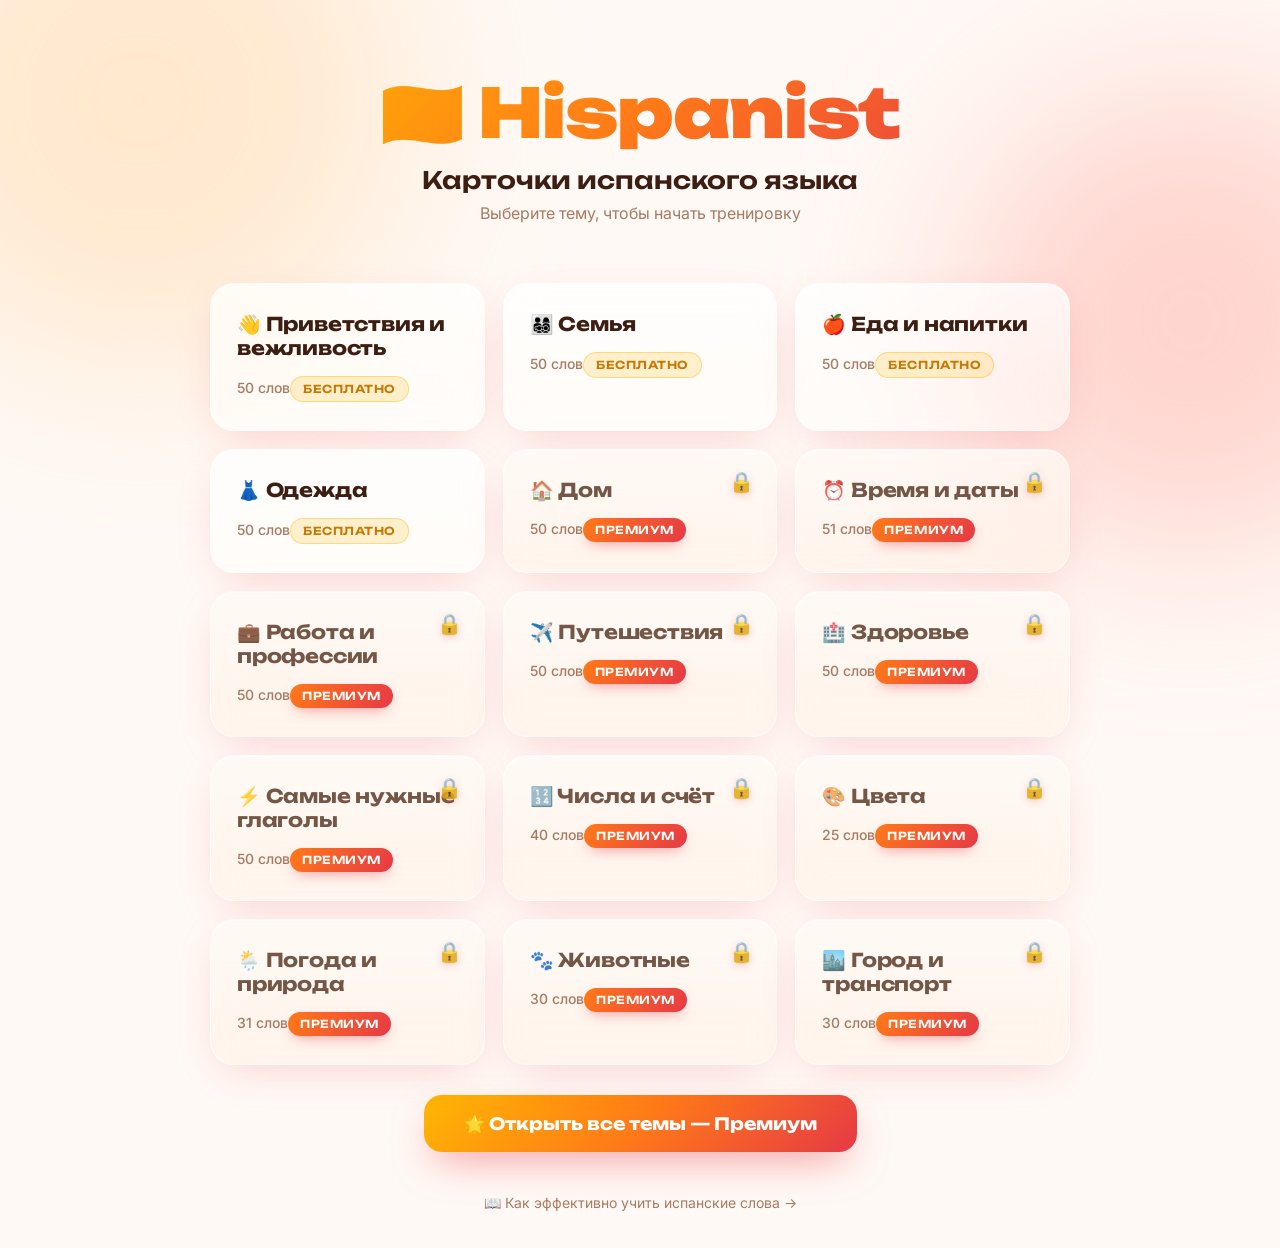
==== commit f30ff5e6: "Update index.html" ====
--- a/index.html
+++ b/index.html
@@ -20,6 +20,7 @@
       </div>
       <div id="topics-grid"></div>
       <button id="go-premium" class="btn-premium">🌟 Открыть все темы — Премиум</button>
+      <p style="text-align:center; margin-top:8px;"><a href="blog-kak-uchit-slova.html" style="color:#a87a63; font-size:14px; text-decoration:none;">📖 Как эффективно учить испанские слова →</a></p>
     </div>
 
     <!-- Модальное окно ввода кода -->
--- a/style.css
+++ b/style.css
@@ -1,6 +1,12 @@
+/* ============================================
+   Hispanist — стиль в духе Vybor, цвета Испании
+   Сочные оранжево-красные градиенты + жидкое стекло
+   ============================================ */
+
 :root{
   --bg:#fff9f5;
   --bg-tint:#fff1e8;
+  --card:#ffffff;
   --line:#ffe0cc;
   --line-strong:#ffc9a8;
   --red:#e63946;
@@ -15,15 +21,21 @@
   --shadow:0 10px 40px -12px rgba(230,57,70,.22);
   --shadow-lg:0 30px 80px -24px rgba(230,57,70,.35);
 }
+
 *{ box-sizing:border-box; }
+html{ scroll-behavior:smooth; }
 html,body{ margin:0; padding:0; }
 body{
   background:var(--bg);
   color:var(--ink);
-  font-family:'Inter',sans-serif;
+  font-family:'Inter','Segoe UI',system-ui,sans-serif;
+  -webkit-font-smoothing:antialiased;
+  overflow-x:hidden;
   min-height:100vh;
   position:relative;
 }
+
+/* Фоновые цветные пятна (за жидким стеклом) */
 body::before, body::after{
   content:'';
   position:fixed;
@@ -35,27 +47,35 @@
 }
 body::before{ width:520px; height:520px; background:#ffd8a8; top:-160px; left:-120px; }
 body::after{ width:460px; height:460px; background:#ffb0a8; top:10%; right:-140px; }
+
 #app{ position:relative; z-index:1; max-width:900px; margin:0 auto; padding:20px; }
+
 .hidden{ display:none !important; }
+
+/* ---------- ГЛАВНЫЙ ЭКРАН ---------- */
 .hero{ text-align:center; padding:50px 20px 30px; }
 .hero h1{
-  font-family:'Unbounded',sans-serif;
-  font-weight:900;
-  font-size:clamp(40px,8vw,68px);
-  margin:0 0 10px;
+  font-family:'Unbounded','Inter',sans-serif;
+  font-weight:900; letter-spacing:-.02em;
+  font-size:clamp(40px,8vw,68px); margin:0 0 10px;
   background:var(--grad-warm);
-  -webkit-background-clip:text;
-  background-clip:text;
-  color:transparent;
-}
-.hero .subtitle{ font-family:'Unbounded',sans-serif; font-weight:600; font-size:clamp(18px,3vw,24px); margin:0 0 8px; }
+  -webkit-background-clip:text; background-clip:text; color:transparent;
+}
+.hero .subtitle{
+  font-family:'Unbounded','Inter',sans-serif; font-weight:600;
+  font-size:clamp(18px,3vw,24px); color:var(--ink); margin:0 0 8px;
+}
 .hero .desc{ color:var(--dim); font-size:16px; margin:0; }
+
+/* Сетка тем */
 #topics-grid{
   display:grid;
   grid-template-columns:repeat(auto-fit,minmax(240px,1fr));
   gap:18px;
   margin:30px 0;
 }
+
+/* Карточка темы — жидкое стекло */
 .topic-card{
   position:relative;
   background:rgba(255,255,255,.55);
@@ -69,50 +89,63 @@
   box-shadow:0 12px 44px -14px rgba(230,57,70,.25), inset 0 1px 0 rgba(255,255,255,.7);
   transition:transform .3s, box-shadow .3s;
 }
+.topic-card::before{
+  content:''; position:absolute; top:0; left:0; right:0; height:110px;
+  background:linear-gradient(180deg, rgba(255,255,255,.5), transparent);
+  pointer-events:none;
+}
 .topic-card:hover{
   transform:translateY(-6px);
   box-shadow:0 24px 60px -16px rgba(230,57,70,.4), inset 0 1px 0 rgba(255,255,255,.8);
 }
 .topic-card strong{
-  display:block;
-  font-family:'Unbounded',sans-serif;
-  font-weight:700;
-  font-size:19px;
-  color:var(--ink);
-  margin-bottom:6px;
-}
-.topic-card small{ color:var(--dim); font-size:14px; font-weight:500; }
-.topic-card.locked{ background:rgba(255,241,232,.5); }
+  display:block; position:relative;
+  font-family:'Unbounded','Inter',sans-serif; font-weight:700;
+  font-size:19px; letter-spacing:-.01em; color:var(--ink); margin-bottom:6px;
+}
+.topic-card small{ position:relative; color:var(--dim); font-size:14px; font-weight:500; }
+
+/* Заблокированная (премиум) тема */
+.topic-card.locked{
+  cursor:pointer;
+  background:rgba(255,241,232,.5);
+}
 .topic-card.locked::after{
   content:'🔒';
   position:absolute; top:20px; right:22px;
   font-size:20px; opacity:.85;
-}
+  filter:drop-shadow(0 2px 4px rgba(230,57,70,.3));
+}
+.topic-card.locked strong{ color:var(--text); opacity:.85; }
 .topic-card .lock-badge{
-  display:inline-block; margin-top:10px;
-  font-family:'Unbounded',sans-serif; font-weight:600; font-size:11px;
-  text-transform:uppercase;
+  display:inline-block; position:relative; margin-top:10px;
+  font-family:'Unbounded','Inter',sans-serif; font-weight:600; font-size:11px;
+  letter-spacing:.05em; text-transform:uppercase;
   padding:5px 12px; border-radius:999px;
   background:var(--grad); color:#fff;
   box-shadow:0 6px 14px -5px rgba(230,57,70,.5);
 }
 .topic-card .free-badge{
-  display:inline-block; margin-top:10px;
-  font-family:'Unbounded',sans-serif; font-weight:600; font-size:11px;
-  text-transform:uppercase;
+  display:inline-block; position:relative; margin-top:10px;
+  font-family:'Unbounded','Inter',sans-serif; font-weight:600; font-size:11px;
+  letter-spacing:.05em; text-transform:uppercase;
   padding:5px 12px; border-radius:999px;
   background:rgba(255,183,3,.18); color:#c77800;
   border:1px solid rgba(255,183,3,.4);
 }
+
+/* Кнопка премиума */
 .btn-premium{
   display:block; margin:10px auto 40px; padding:18px 40px;
   border:none; border-radius:18px; cursor:pointer;
-  font-family:'Unbounded',sans-serif; font-weight:700; font-size:17px;
+  font-family:'Unbounded','Inter',sans-serif; font-weight:700; font-size:17px;
   background:var(--grad-warm); color:#fff;
   box-shadow:0 16px 40px -12px rgba(230,57,70,.55);
   transition:transform .2s, box-shadow .2s;
 }
 .btn-premium:hover{ transform:translateY(-3px); box-shadow:0 22px 50px -14px rgba(230,57,70,.65); }
+
+/* ---------- МОДАЛЬНОЕ ОКНО ---------- */
 .modal{
   position:fixed; inset:0; z-index:100;
   display:flex; align-items:center; justify-content:center; padding:20px;
@@ -123,6 +156,7 @@
   position:relative;
   background:rgba(255,255,255,.85);
   backdrop-filter:blur(24px) saturate(180%);
+  -webkit-backdrop-filter:blur(24px) saturate(180%);
   border:1px solid rgba(255,255,255,.7);
   border-radius:28px;
   padding:40px 34px;
@@ -131,10 +165,12 @@
   box-shadow:0 40px 90px -20px rgba(230,57,70,.5), inset 0 1px 0 rgba(255,255,255,.8);
 }
 .modal-content h2{
-  font-family:'Unbounded',sans-serif; font-weight:800;
-  font-size:24px; margin:0 0 20px;
+  font-family:'Unbounded','Inter',sans-serif; font-weight:800;
+  font-size:24px; margin:0 0 20px; letter-spacing:-.01em;
   background:var(--grad); -webkit-background-clip:text; background-clip:text; color:transparent;
 }
+
+/* Список преимуществ премиума в модалке */
 .premium-perks{ text-align:left; margin:0 0 24px; padding:0; list-style:none; }
 .premium-perks li{
   display:flex; align-items:flex-start; gap:12px;
@@ -147,6 +183,7 @@
   background:var(--grad); display:grid; place-items:center; margin-top:1px;
   color:#fff; font-size:12px; font-weight:700;
 }
+
 #premium-code{
   width:100%; padding:15px 16px; margin-bottom:14px;
   border:1.5px solid var(--line-strong); border-radius:14px;
@@ -157,31 +194,37 @@
   outline:none; border-color:var(--orange);
   background:#fff; box-shadow:0 0 0 4px rgba(255,122,24,.15);
 }
+
 .btn-primary{
   width:100%; padding:16px; border:none; border-radius:14px; cursor:pointer;
-  font-family:'Unbounded',sans-serif; font-weight:600; font-size:16px;
+  font-family:'Unbounded','Inter',sans-serif; font-weight:600; font-size:16px;
   background:var(--grad); color:#fff;
-  box-shadow:0 12px 28px -8px rgba(230,57,70,.55);
+  box-shadow:0 12px 28px -8px rgba(230,57,70,.55); transition:transform .2s;
 }
 .btn-primary:hover{ transform:translateY(-2px); }
+
 .btn-text{
   background:none; border:none; cursor:pointer;
-  color:var(--dim); font-size:14px; margin-top:14px;
+  color:var(--dim); font-size:14px; margin-top:14px; font-family:inherit;
   text-decoration:underline;
 }
 #premium-message{ margin-top:16px; font-size:14px; font-weight:600; min-height:20px; }
+
+/* ---------- ЭКРАН ТРЕНИРОВКИ ---------- */
 #study-screen{ padding:20px 0 60px; }
 .btn-back{
   background:rgba(255,255,255,.6); backdrop-filter:blur(10px);
   border:1px solid var(--line); cursor:pointer;
   padding:10px 20px; border-radius:12px;
-  font-family:'Unbounded',sans-serif; font-weight:500; font-size:14px;
-  color:var(--text); margin-bottom:24px;
+  font-family:'Unbounded','Inter',sans-serif; font-weight:500; font-size:14px;
+  color:var(--text); margin-bottom:24px; transition:.2s;
 }
 .btn-back:hover{ border-color:var(--orange); color:var(--orange); }
+
 .topic-heading{
-  font-family:'Unbounded',sans-serif; font-weight:800;
+  font-family:'Unbounded','Inter',sans-serif; font-weight:800;
   font-size:clamp(24px,4vw,32px); text-align:center; margin:0 0 12px;
+  letter-spacing:-.01em;
 }
 .progress-badge{
   display:inline-block; margin:0 auto 30px; padding:8px 18px;
@@ -190,68 +233,79 @@
   border:1px solid var(--line);
 }
 .progress-wrap{ text-align:center; }
+
+/* Карточка-флешкарта */
 .card-scene{ perspective:1200px; max-width:440px; margin:0 auto 30px; }
 #flashcard{
   position:relative; width:100%; min-height:280px;
-  transform-style:preserve-3d;
-  transition:transform 0.6s cubic-bezier(0.23,1,0.32,1);
+  transform-style:preserve-3d; transition:transform .5s cubic-bezier(.4,.2,.2,1);
   cursor:pointer;
 }
 #flashcard.flipped{ transform:rotateY(180deg); }
 #flashcard .front, #flashcard .back{
   position:absolute; inset:0;
-  backface-visibility:hidden;
-  -webkit-backface-visibility:hidden;
+  backface-visibility:hidden; -webkit-backface-visibility:hidden;
+  -webkit-transform:translateZ(0); transform:translateZ(0);
   display:flex; flex-direction:column; align-items:center; justify-content:center;
   padding:36px; border-radius:28px;
-  background:rgba(255,255,255,.6);
-  backdrop-filter:blur(20px) saturate(160%);
-  border:1px solid rgba(255,255,255,.65);
-  box-shadow:0 20px 60px -18px rgba(230,57,70,.3), inset 0 1px 0 rgba(255,255,255,.7);
+  background:#fffdfb;
+  border:1px solid var(--line);
+  box-shadow:0 20px 60px -18px rgba(230,57,70,.3), inset 0 1px 0 rgba(255,255,255,.9);
+  overflow:hidden;
 }
 #flashcard .front{
-  background:linear-gradient(135deg, rgba(255,183,3,.14), rgba(230,57,70,.14)), rgba(255,255,255,.6);
-  transform:rotateY(0deg);
+  background:linear-gradient(135deg, #fff3df 0%, #ffe4e0 100%);
+}
+#flashcard .back{
+  background:linear-gradient(135deg, #fffaf3 0%, #fff0ea 100%);
 }
 #flashcard .front span{
-  font-family:'Unbounded',sans-serif; font-weight:800;
-  font-size:clamp(30px,7vw,46px);
+  font-family:'Unbounded','Inter',sans-serif; font-weight:800;
+  font-size:clamp(30px,7vw,46px); letter-spacing:-.01em; text-align:center;
   color:var(--ink);
 }
-#flashcard .back{ transform:rotateY(180deg); }
+#flashcard .back{ -webkit-transform:rotateY(180deg) translateZ(0); transform:rotateY(180deg) translateZ(0); }
 #flashcard .back span{
-  font-family:'Unbounded',sans-serif; font-weight:800;
-  font-size:clamp(26px,6vw,38px);
-  margin-bottom:16px;
-  background:var(--grad);
-  -webkit-background-clip:text;
-  background-clip:text;
-  color:transparent;
-}
-#flashcard .back p{ color:var(--text); font-size:16px; font-style:italic; margin:0; }
+  font-family:'Unbounded','Inter',sans-serif; font-weight:800;
+  font-size:clamp(26px,6vw,38px); margin-bottom:16px; text-align:center;
+  background:var(--grad); -webkit-background-clip:text; background-clip:text; color:transparent;
+}
+#flashcard .back p{
+  color:var(--text); font-size:16px; line-height:1.5; text-align:center;
+  font-style:italic; margin:0;
+}
+
+/* Кнопки под карточкой */
 #card-controls{
   display:flex; gap:12px; justify-content:center; flex-wrap:wrap;
   max-width:440px; margin:0 auto;
 }
 .btn-action{
   flex:1; min-width:140px; padding:15px; border:none; border-radius:14px; cursor:pointer;
-  font-family:'Unbounded',sans-serif; font-weight:600; font-size:16px;
+  font-family:'Unbounded','Inter',sans-serif; font-weight:600; font-size:16px;
   background:var(--grad); color:#fff;
-  box-shadow:0 12px 28px -8px rgba(230,57,70,.5);
+  box-shadow:0 12px 28px -8px rgba(230,57,70,.5); transition:transform .2s;
 }
 .btn-action:hover{ transform:translateY(-2px); }
+
 .btn-again, .btn-good{
   flex:1; min-width:120px; padding:15px; border:none; border-radius:14px; cursor:pointer;
-  font-family:'Unbounded',sans-serif; font-weight:600; font-size:16px;
+  font-family:'Unbounded','Inter',sans-serif; font-weight:600; font-size:16px;
+  transition:transform .2s;
 }
 .btn-again{ background:rgba(255,255,255,.7); border:1.5px solid var(--line-strong); color:var(--red); }
+.btn-again:hover{ transform:translateY(-2px); }
 .btn-good{ background:var(--grad); color:#fff; box-shadow:0 12px 28px -8px rgba(230,57,70,.5); }
+.btn-good:hover{ transform:translateY(-2px); }
+
 .btn-speak{
   flex:0 0 auto; width:54px; padding:15px 0; border:none; border-radius:14px; cursor:pointer;
   font-size:20px; background:var(--grad-soft); color:#fff;
-  box-shadow:0 12px 28px -8px rgba(255,122,24,.5);
-}
-.btn-speak:hover, .btn-again:hover, .btn-good:hover, .btn-action:hover{ transform:translateY(-2px); }
+  box-shadow:0 12px 28px -8px rgba(255,122,24,.5); transition:transform .2s;
+}
+.btn-speak:hover{ transform:translateY(-2px); }
+
+/* ---------- ТРИГГЕРНЫЙ ЭКРАН (после бесплатной темы) ---------- */
 #celebrate-screen{ padding:30px 0 60px; text-align:center; }
 .celebrate-card{
   position:relative; max-width:520px; margin:20px auto 0; padding:48px 36px;
@@ -265,34 +319,42 @@
 }
 .celebrate-card .emoji{ position:relative; font-size:64px; margin-bottom:16px; }
 .celebrate-card h2{
-  position:relative; font-family:'Unbounded',sans-serif; font-weight:900;
-  font-size:clamp(26px,5vw,38px); margin:0 0 14px;
-}
-.celebrate-card p{ position:relative; font-size:17px; opacity:.95; }
+  position:relative; font-family:'Unbounded','Inter',sans-serif; font-weight:900;
+  font-size:clamp(26px,5vw,38px); margin:0 0 14px; letter-spacing:-.02em;
+}
+.celebrate-card p{ position:relative; font-size:17px; opacity:.95; line-height:1.6; margin:0 0 10px; }
 .celebrate-card .stat-line{
-  position:relative; font-family:'Unbounded',sans-serif; font-weight:700;
+  position:relative; font-family:'Unbounded','Inter',sans-serif; font-weight:700;
   font-size:20px; margin:20px 0;
 }
 .celebrate-perks{
   position:relative; text-align:left; max-width:360px; margin:24px auto;
   padding:0; list-style:none;
 }
-.celebrate-perks li{ display:flex; align-items:center; gap:12px; padding:9px 0; font-size:16px; }
+.celebrate-perks li{
+  display:flex; align-items:center; gap:12px; padding:9px 0; font-size:16px;
+}
 .celebrate-perks li span.i{ font-size:20px; }
 .celebrate-card .btn-white{
   position:relative; display:inline-block; margin-top:14px;
   padding:17px 40px; border:none; border-radius:16px; cursor:pointer;
-  font-family:'Unbounded',sans-serif; font-weight:700; font-size:17px;
+  font-family:'Unbounded','Inter',sans-serif; font-weight:700; font-size:17px;
   background:#fff; color:var(--red);
-  box-shadow:0 16px 40px -12px rgba(0,0,0,.3);
+  box-shadow:0 16px 40px -12px rgba(0,0,0,.3); transition:transform .2s;
 }
 .celebrate-card .btn-white:hover{ transform:translateY(-3px); }
 .celebrate-card .btn-skip{
   position:relative; display:block; margin:16px auto 0;
   background:none; border:none; cursor:pointer;
-  color:#fff; opacity:.85; font-size:14px; text-decoration:underline;
-}
-#confettiCanvas{
-  position:fixed; inset:0; width:100%; height:100%; pointer-events:none; z-index:9999;
-}
-@media (max-width:600px){ #app{ padding:14px; } .hero{ padding:36px 12px 20px; } }
+  color:#fff; opacity:.85; font-size:14px; text-decoration:underline; font-family:inherit;
+}
+
+@media (max-width:600px){
+  #app{ padding:14px; }
+  .hero{ padding:36px 12px 20px; }
+  #card-controls{ flex-direction:row; }
+}
+@media (prefers-reduced-motion:reduce){
+  *{ animation-duration:.001s !important; transition-duration:.05s !important; }
+  html{ scroll-behavior:auto; }
+}
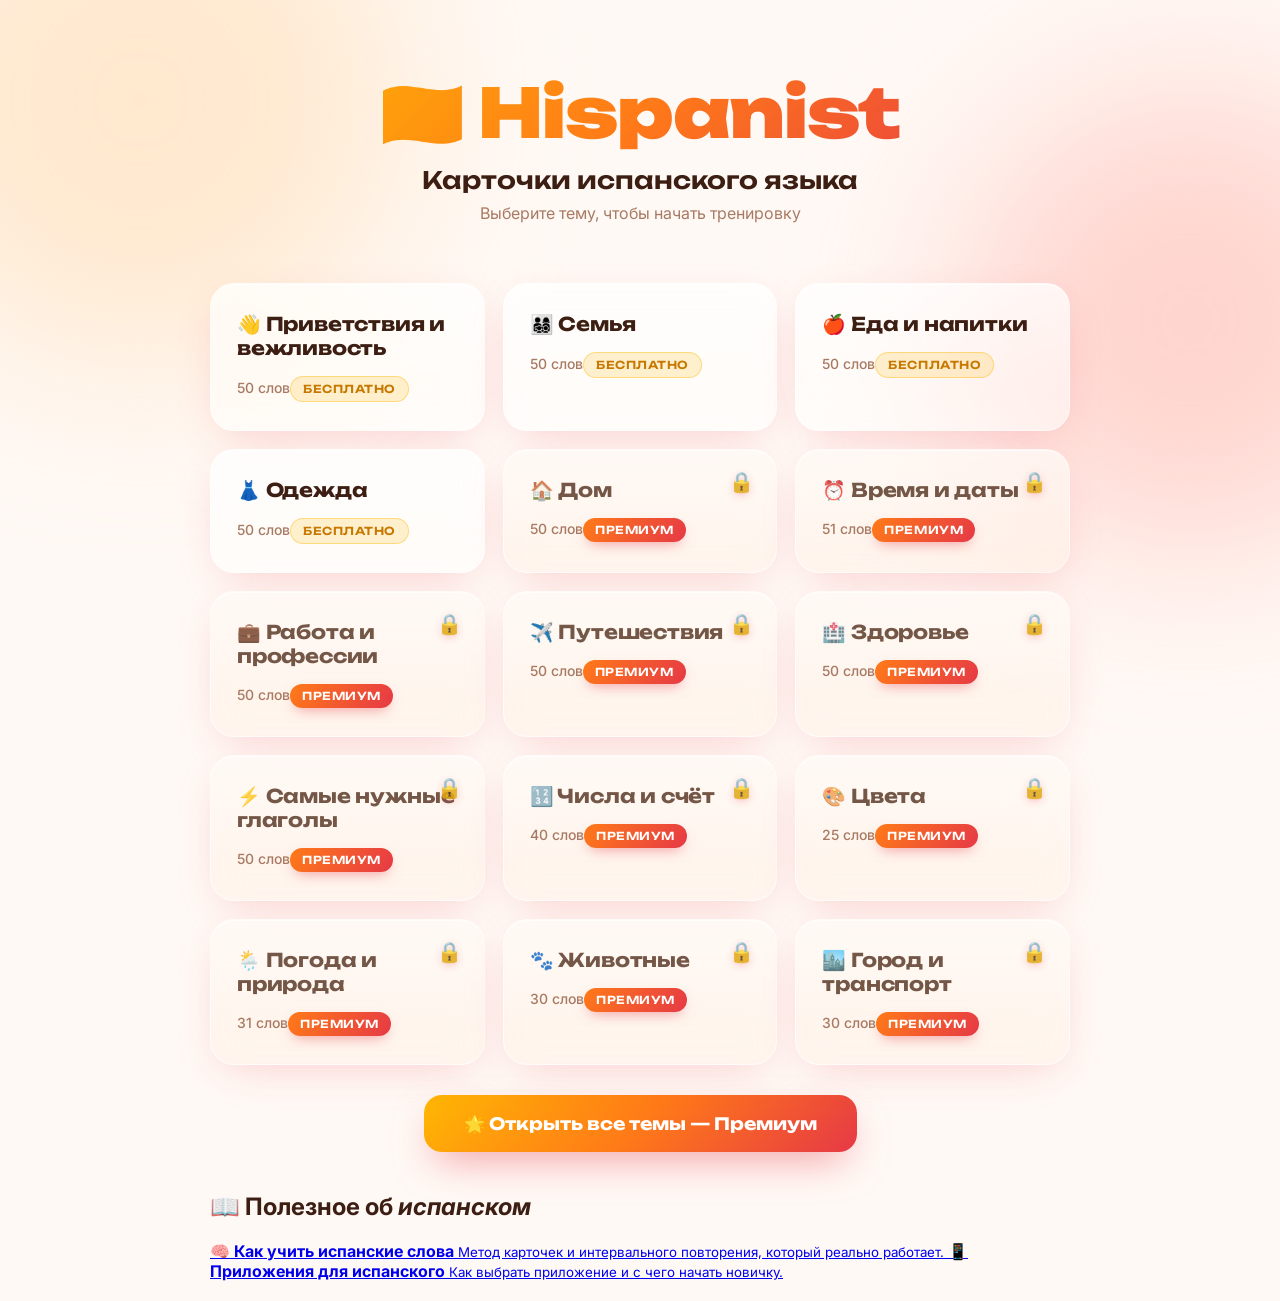
==== commit be5c0bcb: "Update index.html" ====
--- a/index.html
+++ b/index.html
@@ -20,7 +20,23 @@
       </div>
       <div id="topics-grid"></div>
       <button id="go-premium" class="btn-premium">🌟 Открыть все темы — Премиум</button>
-      <p style="text-align:center; margin-top:8px;"><a href="blog-kak-uchit-slova.html" style="color:#a87a63; font-size:14px; text-decoration:none;">📖 Как эффективно учить испанские слова →</a></p>
+
+      <!-- Блок блога -->
+      <section class="blog-section">
+        <h2 class="blog-title">📖 Полезное об <em>испанском</em></h2>
+        <div class="blog-grid">
+          <a href="blog-kak-uchit-slova.html" class="blog-card">
+            <span class="blog-ico">🧠</span>
+            <strong>Как учить испанские слова</strong>
+            <small>Метод карточек и интервального повторения, который реально работает.</small>
+          </a>
+          <a href="blog-prilozheniya-ispanskiy.html" class="blog-card">
+            <span class="blog-ico">📱</span>
+            <strong>Приложения для испанского</strong>
+            <small>Как выбрать приложение и с чего начать новичку.</small>
+          </a>
+        </div>
+      </section>
     </div>
 
     <!-- Модальное окно ввода кода -->
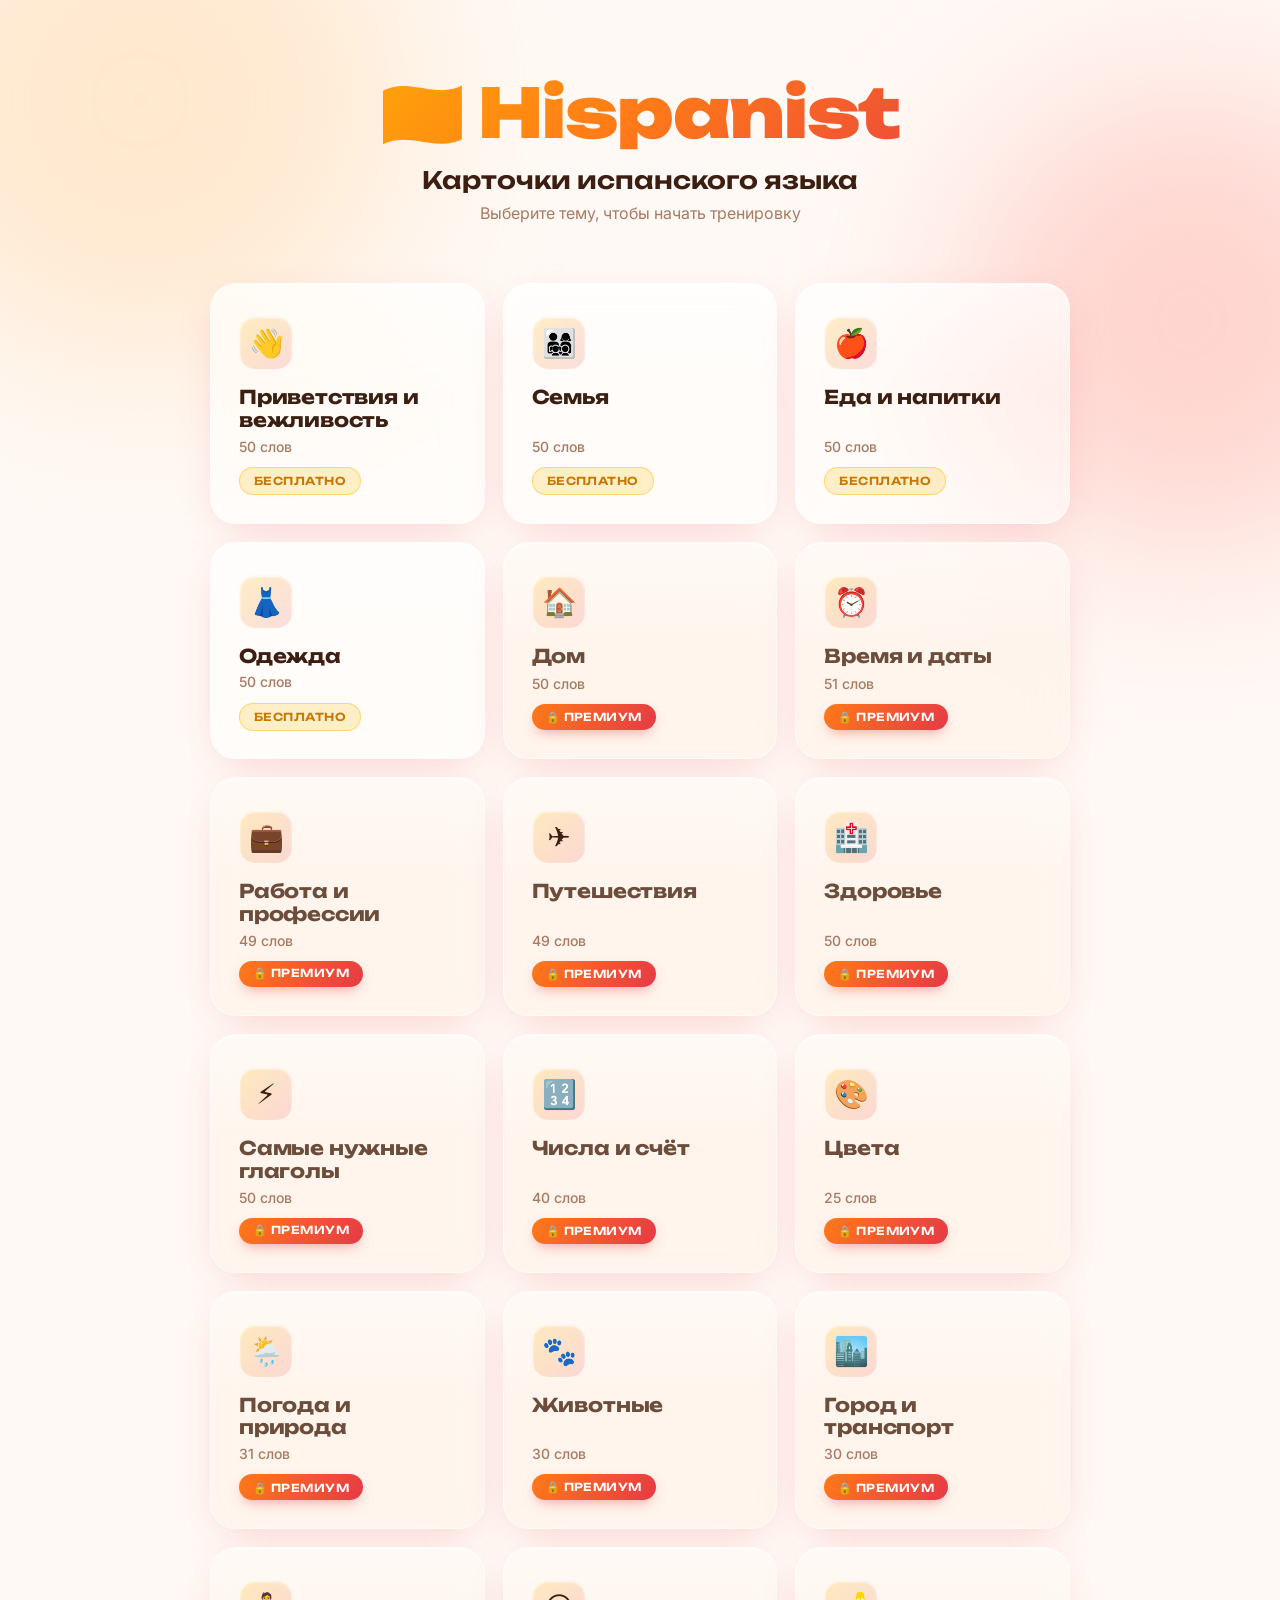
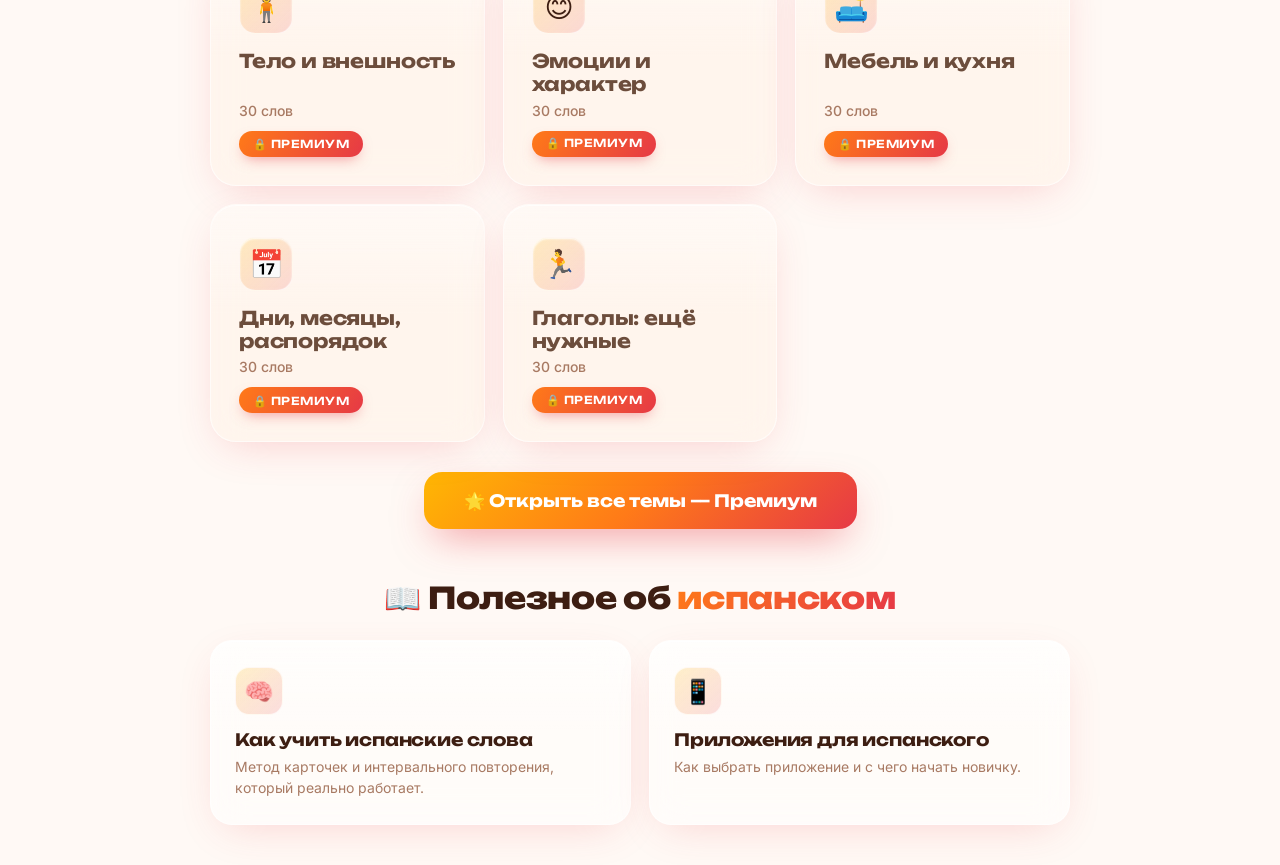
==== commit 0974a39b: "Update index.html" ====
--- a/index.html
+++ b/index.html
@@ -1,6 +1,19 @@
 <!DOCTYPE html>
 <html lang="ru">
 <head>
+  <!-- Yandex.Metrika counter -->
+<script type="text/javascript">
+    (function(m,e,t,r,i,k,a){
+        m[i]=m[i]||function(){(m[i].a=m[i].a||[]).push(arguments)};
+        m[i].l=1*new Date();
+        for (var j = 0; j < document.scripts.length; j++) {if (document.scripts[j].src === r) { return; }}
+        k=e.createElement(t),a=e.getElementsByTagName(t)[0],k.async=1,k.src=r,a.parentNode.insertBefore(k,a)
+    })(window, document,'script','https://mc.yandex.ru/metrika/tag.js?id=111343576', 'ym');
+
+    ym(111343576, 'init', {ssr:true, webvisor:true, clickmap:true, ecommerce:"dataLayer", referrer: document.referrer, url: location.href, accurateTrackBounce:true, trackLinks:true});
+</script>
+<noscript><div><img src="https://mc.yandex.ru/watch/111343576" style="position:absolute; left:-9999px;" alt="" /></div></noscript>
+<!-- /Yandex.Metrika counter -->
   <meta charset="UTF-8">
   <meta name="viewport" content="width=device-width, initial-scale=1.0">
   <title>Hispanist — Учим испанский по карточкам</title>
--- a/style.css
+++ b/style.css
@@ -70,7 +70,7 @@
 /* Сетка тем */
 #topics-grid{
   display:grid;
-  grid-template-columns:repeat(auto-fit,minmax(240px,1fr));
+  grid-template-columns:repeat(auto-fit,minmax(260px,1fr));
   gap:18px;
   margin:30px 0;
 }
@@ -82,10 +82,12 @@
   backdrop-filter:blur(18px) saturate(160%);
   -webkit-backdrop-filter:blur(18px) saturate(160%);
   border:1px solid rgba(255,255,255,.6);
-  border-radius:24px;
-  padding:28px 26px;
+  border-radius:26px;
+  padding:32px 28px 28px;
   cursor:pointer;
   overflow:hidden;
+  min-height:190px;
+  display:flex; flex-direction:column;
   box-shadow:0 12px 44px -14px rgba(230,57,70,.25), inset 0 1px 0 rgba(255,255,255,.7);
   transition:transform .3s, box-shadow .3s;
 }
@@ -98,40 +100,47 @@
   transform:translateY(-6px);
   box-shadow:0 24px 60px -16px rgba(230,57,70,.4), inset 0 1px 0 rgba(255,255,255,.8);
 }
+/* Плашка с эмодзи темы */
+.topic-card .topic-emoji{
+  position:relative; display:inline-grid; place-items:center;
+  width:54px; height:54px; margin-bottom:16px; font-size:28px;
+  border-radius:16px;
+  background:linear-gradient(135deg, rgba(255,183,3,.22), rgba(230,57,70,.16));
+  border:1px solid rgba(255,255,255,.7);
+  box-shadow:inset 0 1px 2px rgba(255,255,255,.9);
+}
 .topic-card strong{
   display:block; position:relative;
   font-family:'Unbounded','Inter',sans-serif; font-weight:700;
   font-size:19px; letter-spacing:-.01em; color:var(--ink); margin-bottom:6px;
-}
-.topic-card small{ position:relative; color:var(--dim); font-size:14px; font-weight:500; }
-
-/* Заблокированная (премиум) тема */
+  line-height:1.2;
+}
+.topic-card small{
+  position:relative; color:var(--dim); font-size:14px; font-weight:500;
+  margin-top:auto;
+}
+
+/* Заблокированная (премиум) тема — без наезжающего эмодзи-замка */
 .topic-card.locked{
   cursor:pointer;
   background:rgba(255,241,232,.5);
 }
-.topic-card.locked::after{
-  content:'🔒';
-  position:absolute; top:20px; right:22px;
-  font-size:20px; opacity:.85;
-  filter:drop-shadow(0 2px 4px rgba(230,57,70,.3));
-}
-.topic-card.locked strong{ color:var(--text); opacity:.85; }
+.topic-card.locked strong{ color:var(--text); opacity:.9; }
 .topic-card .lock-badge{
-  display:inline-block; position:relative; margin-top:10px;
+  display:inline-block; position:relative; margin-top:12px; align-self:flex-start;
   font-family:'Unbounded','Inter',sans-serif; font-weight:600; font-size:11px;
-  letter-spacing:.05em; text-transform:uppercase;
-  padding:5px 12px; border-radius:999px;
+  letter-spacing:.04em; text-transform:uppercase;
+  padding:6px 14px; border-radius:999px;
   background:var(--grad); color:#fff;
   box-shadow:0 6px 14px -5px rgba(230,57,70,.5);
 }
 .topic-card .free-badge{
-  display:inline-block; position:relative; margin-top:10px;
+  display:inline-block; position:relative; margin-top:12px; align-self:flex-start;
   font-family:'Unbounded','Inter',sans-serif; font-weight:600; font-size:11px;
-  letter-spacing:.05em; text-transform:uppercase;
-  padding:5px 12px; border-radius:999px;
-  background:rgba(255,183,3,.18); color:#c77800;
-  border:1px solid rgba(255,183,3,.4);
+  letter-spacing:.04em; text-transform:uppercase;
+  padding:6px 14px; border-radius:999px;
+  background:rgba(255,183,3,.2); color:#c77800;
+  border:1px solid rgba(255,183,3,.45);
 }
 
 /* Кнопка премиума */
@@ -234,7 +243,7 @@
 }
 .progress-wrap{ text-align:center; }
 
-/* Карточка-флешкарта */
+/* Карточка-флешкарта — надёжный переворот без просвечивания */
 .card-scene{ perspective:1200px; max-width:440px; margin:0 auto 30px; }
 #flashcard{
   position:relative; width:100%; min-height:280px;
@@ -242,33 +251,44 @@
   cursor:pointer;
 }
 #flashcard.flipped{ transform:rotateY(180deg); }
+
 #flashcard .front, #flashcard .back{
   position:absolute; inset:0;
   backface-visibility:hidden; -webkit-backface-visibility:hidden;
-  -webkit-transform:translateZ(0); transform:translateZ(0);
   display:flex; flex-direction:column; align-items:center; justify-content:center;
   padding:36px; border-radius:28px;
-  background:#fffdfb;
   border:1px solid var(--line);
   box-shadow:0 20px 60px -18px rgba(230,57,70,.3), inset 0 1px 0 rgba(255,255,255,.9);
   overflow:hidden;
+  /* Дополнительная защита от просвечивания: скрываем грань, когда она сзади */
+  transition:opacity .25s ease;
 }
 #flashcard .front{
   background:linear-gradient(135deg, #fff3df 0%, #ffe4e0 100%);
+  transform:rotateY(0deg);
+  z-index:2;
 }
 #flashcard .back{
   background:linear-gradient(135deg, #fffaf3 0%, #fff0ea 100%);
-}
+  transform:rotateY(180deg);
+  z-index:1;
+}
+/* Когда карточка НЕ перевёрнута — прячем заднюю сторону полностью */
+#flashcard:not(.flipped) .back{ opacity:0; }
+#flashcard:not(.flipped) .front{ opacity:1; }
+/* Когда перевёрнута — прячем переднюю */
+#flashcard.flipped .front{ opacity:0; }
+#flashcard.flipped .back{ opacity:1; }
+
 #flashcard .front span{
   font-family:'Unbounded','Inter',sans-serif; font-weight:800;
   font-size:clamp(30px,7vw,46px); letter-spacing:-.01em; text-align:center;
   color:var(--ink);
 }
-#flashcard .back{ -webkit-transform:rotateY(180deg) translateZ(0); transform:rotateY(180deg) translateZ(0); }
 #flashcard .back span{
   font-family:'Unbounded','Inter',sans-serif; font-weight:800;
   font-size:clamp(26px,6vw,38px); margin-bottom:16px; text-align:center;
-  background:var(--grad); -webkit-background-clip:text; background-clip:text; color:transparent;
+  color:#e63946;
 }
 #flashcard .back p{
   color:var(--text); font-size:16px; line-height:1.5; text-align:center;
@@ -358,3 +378,54 @@
   *{ animation-duration:.001s !important; transition-duration:.05s !important; }
   html{ scroll-behavior:auto; }
 }
+
+/* ---------- БЛОК БЛОГА на главном экране ---------- */
+.blog-section{ margin:50px 0 20px; }
+.blog-title{
+  font-family:'Unbounded','Inter',sans-serif; font-weight:800;
+  font-size:clamp(22px,4vw,30px); text-align:center; margin:0 0 24px;
+  letter-spacing:-.01em; color:var(--ink);
+}
+.blog-title em{
+  font-style:normal;
+  background:var(--grad); -webkit-background-clip:text; background-clip:text; color:transparent;
+}
+.blog-grid{
+  display:grid;
+  grid-template-columns:repeat(auto-fit,minmax(260px,1fr));
+  gap:18px;
+}
+.blog-card{
+  position:relative; display:block; text-decoration:none;
+  background:rgba(255,255,255,.55);
+  backdrop-filter:blur(18px) saturate(160%);
+  -webkit-backdrop-filter:blur(18px) saturate(160%);
+  border:1px solid rgba(255,255,255,.6);
+  border-radius:22px;
+  padding:26px 24px;
+  overflow:hidden;
+  box-shadow:0 12px 44px -14px rgba(230,57,70,.22), inset 0 1px 0 rgba(255,255,255,.7);
+  transition:transform .3s, box-shadow .3s;
+}
+.blog-card::before{
+  content:''; position:absolute; top:0; left:0; right:0; height:90px;
+  background:linear-gradient(180deg, rgba(255,255,255,.5), transparent);
+  pointer-events:none;
+}
+.blog-card:hover{
+  transform:translateY(-5px);
+  box-shadow:0 22px 56px -16px rgba(230,57,70,.35), inset 0 1px 0 rgba(255,255,255,.8);
+}
+.blog-card .blog-ico{
+  position:relative; display:inline-grid; place-items:center;
+  width:48px; height:48px; margin-bottom:14px; font-size:24px;
+  border-radius:14px;
+  background:linear-gradient(135deg, rgba(255,183,3,.2), rgba(230,57,70,.16));
+  border:1px solid rgba(255,255,255,.7);
+}
+.blog-card strong{
+  position:relative; display:block;
+  font-family:'Unbounded','Inter',sans-serif; font-weight:700;
+  font-size:17px; color:var(--ink); margin-bottom:6px; letter-spacing:-.01em;
+}
+.blog-card small{ position:relative; color:var(--dim); font-size:14px; line-height:1.5; }
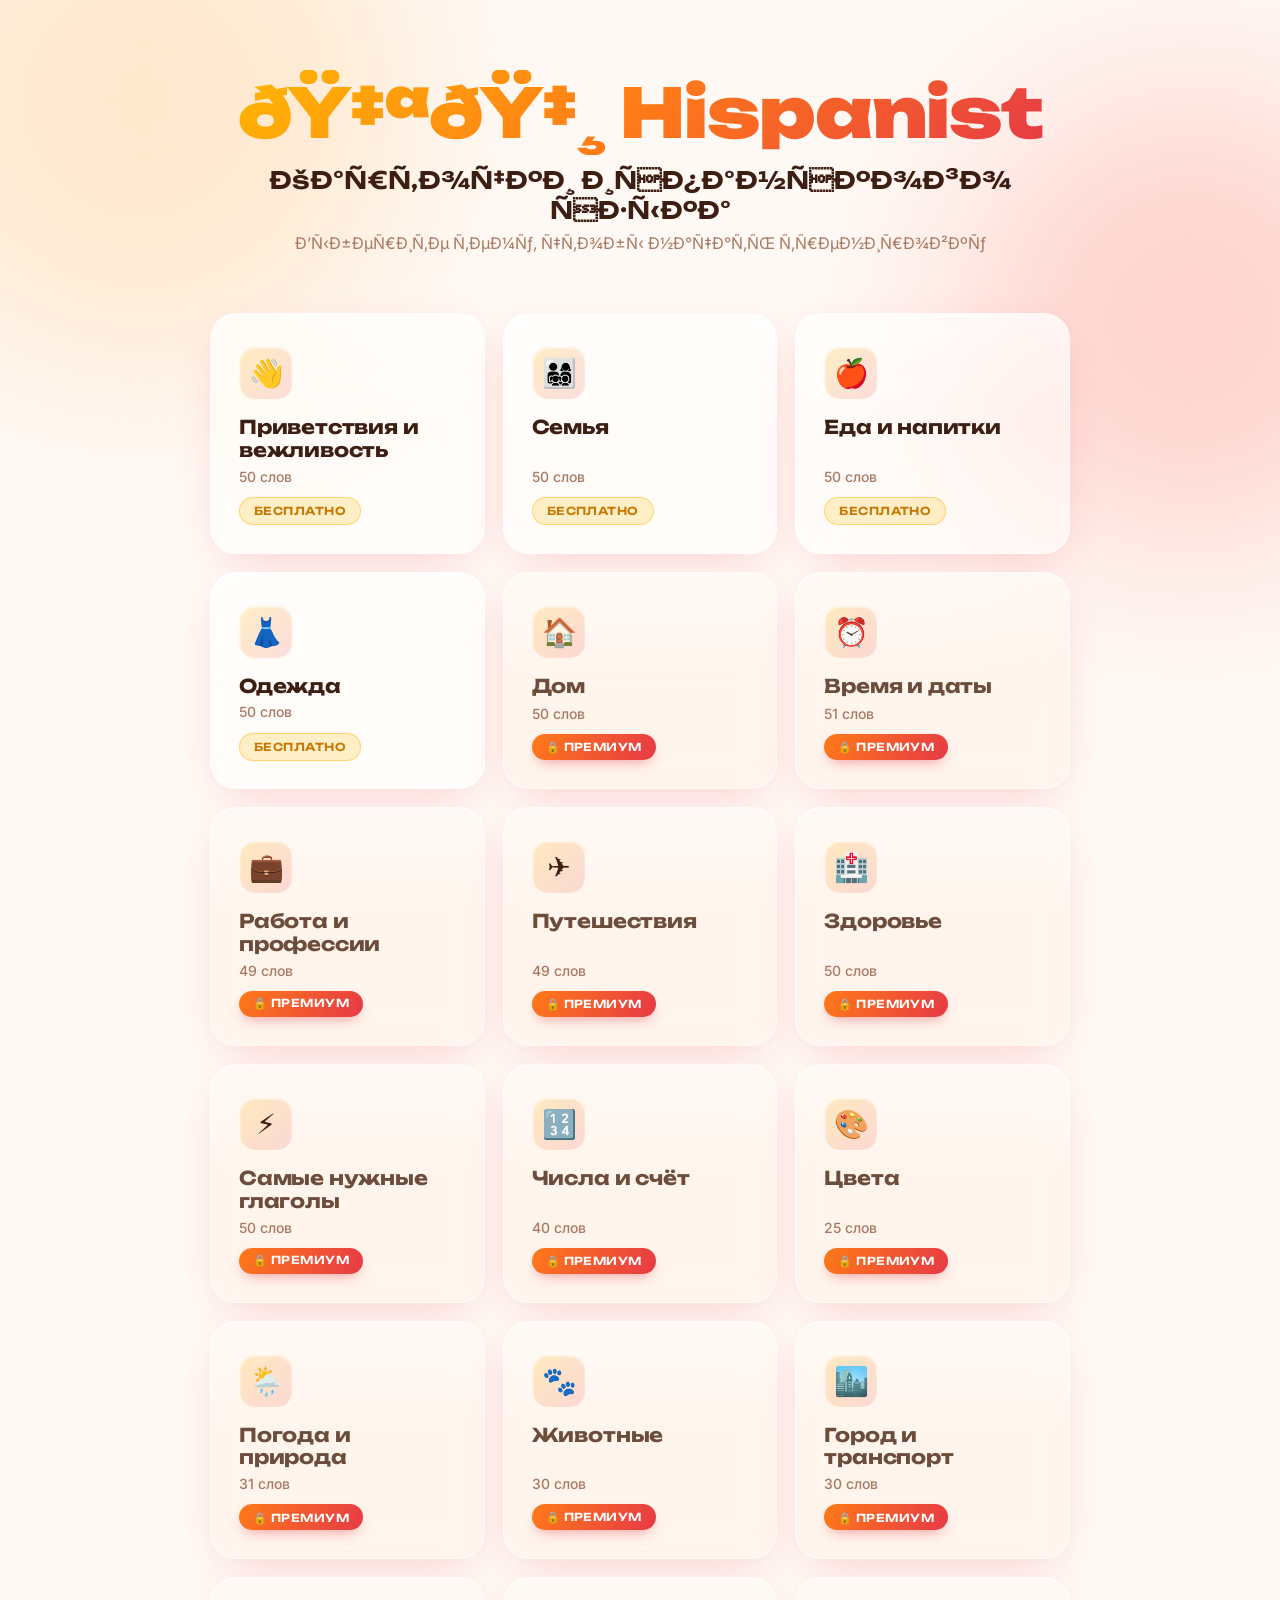
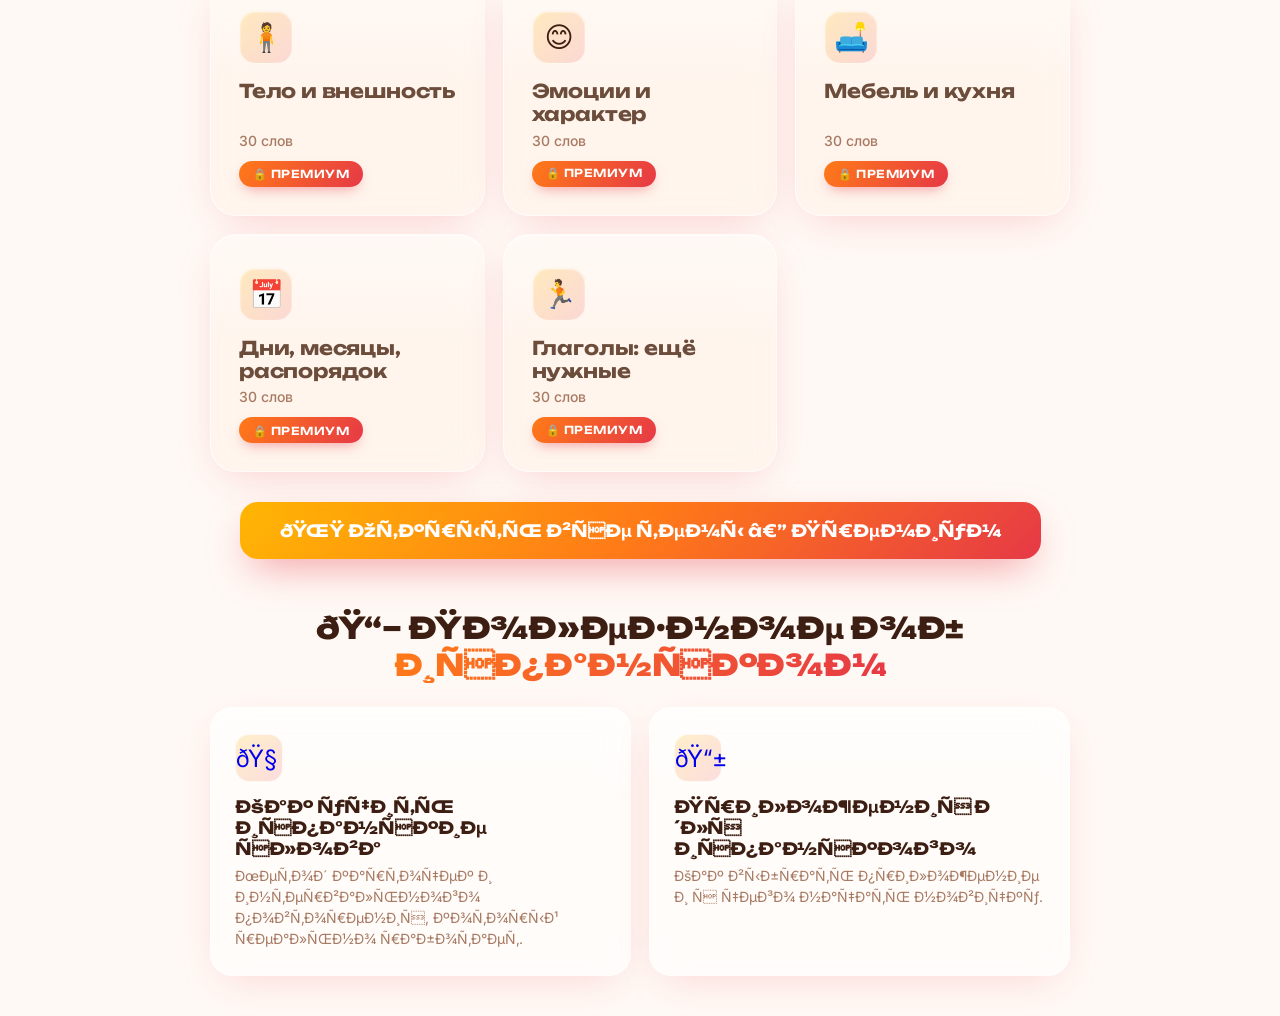
==== commit 5647e46e: "Update index.html" ====
--- a/index.html
+++ b/index.html
@@ -14,6 +14,7 @@
 </script>
 <noscript><div><img src="https://mc.yandex.ru/watch/111343576" style="position:absolute; left:-9999px;" alt="" /></div></noscript>
 <!-- /Yandex.Metrika counter -->
+  <link rel="icon" type="image/svg+xml" href="data:image/svg+xml,%3Csvg%20xmlns%3D%22http%3A//www.w3.org/2000/svg%22%20viewBox%3D%220%200%203%202%22%3E%3Crect%20width%3D%223%22%20height%3D%222%22%20fill%3D%22%23c60b1e%22/%3E%3Crect%20width%3D%223%22%20height%3D%221%22%20y%3D%220.5%22%20fill%3D%22%23ffc400%22/%3E%3C/svg%3E">
   <meta charset="UTF-8">
   <meta name="viewport" content="width=device-width, initial-scale=1.0">
   <title>Hispanist — Учим испанский по карточкам</title>
